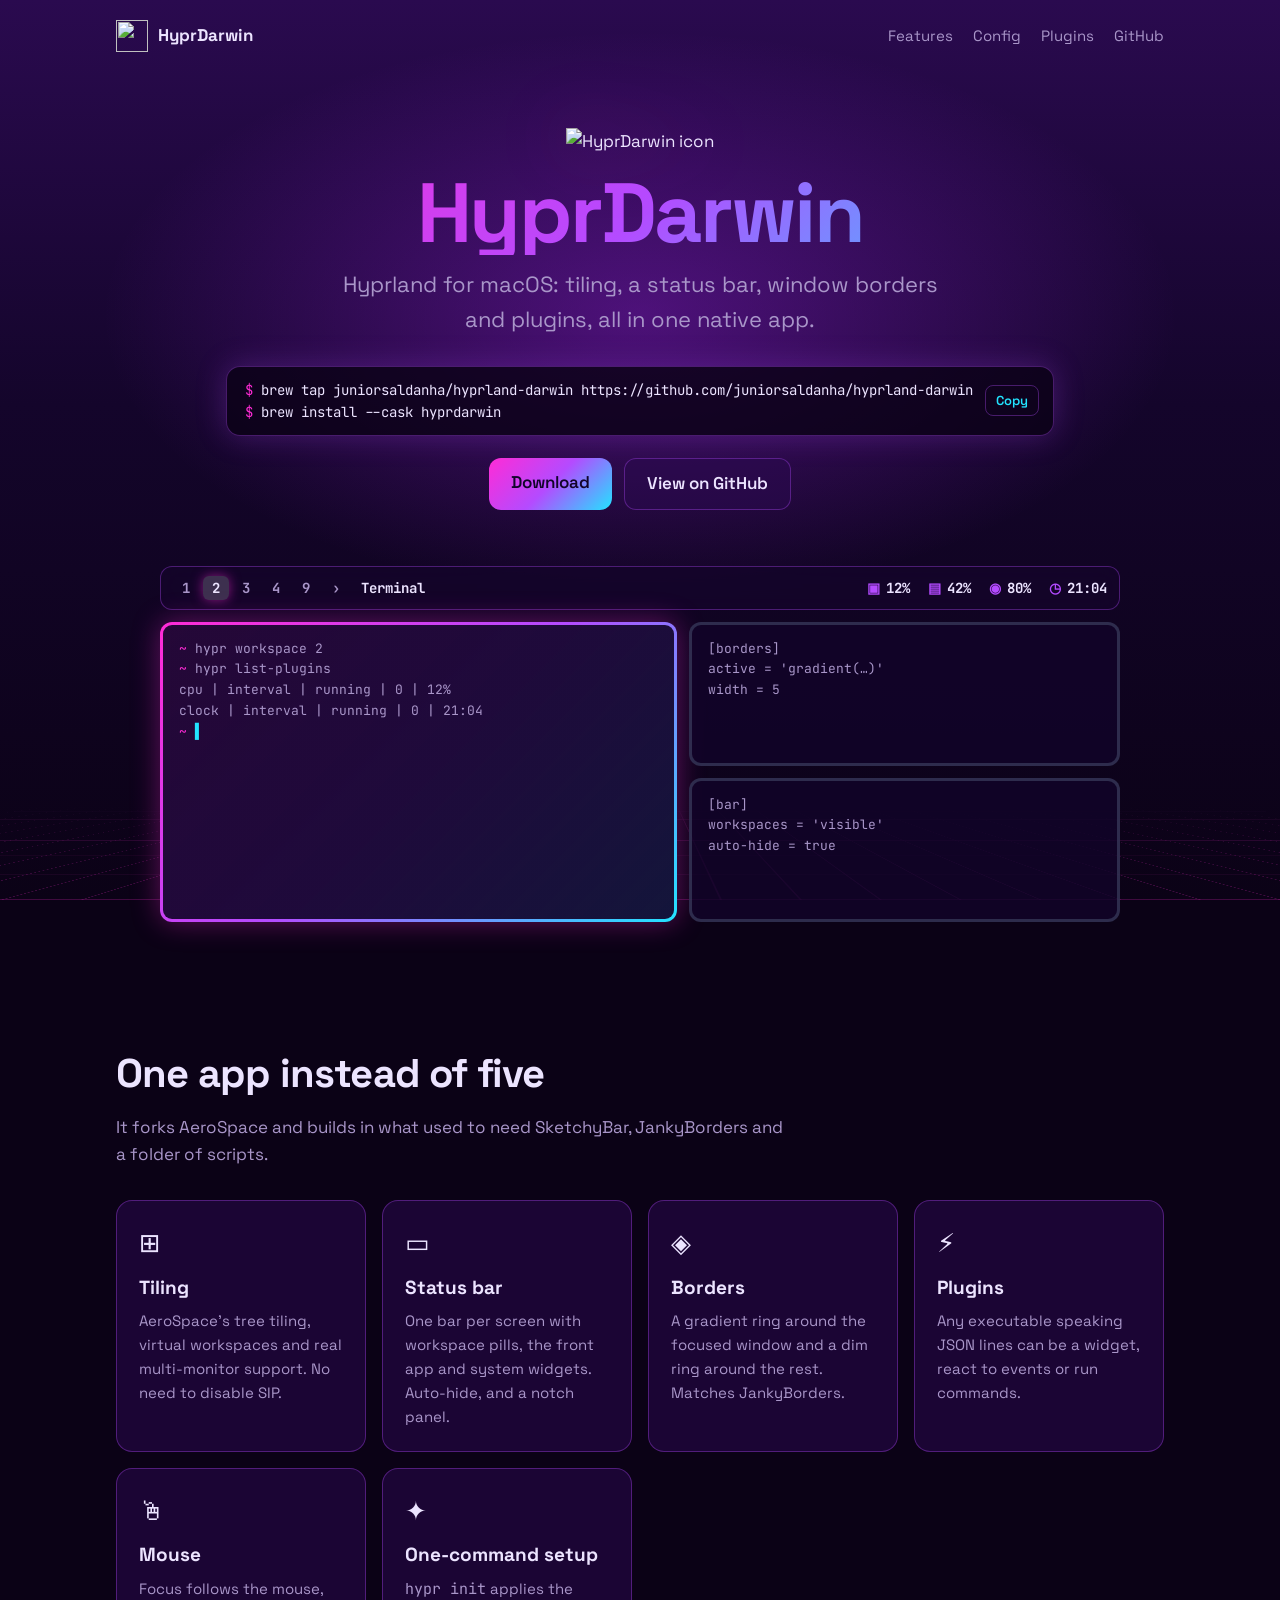
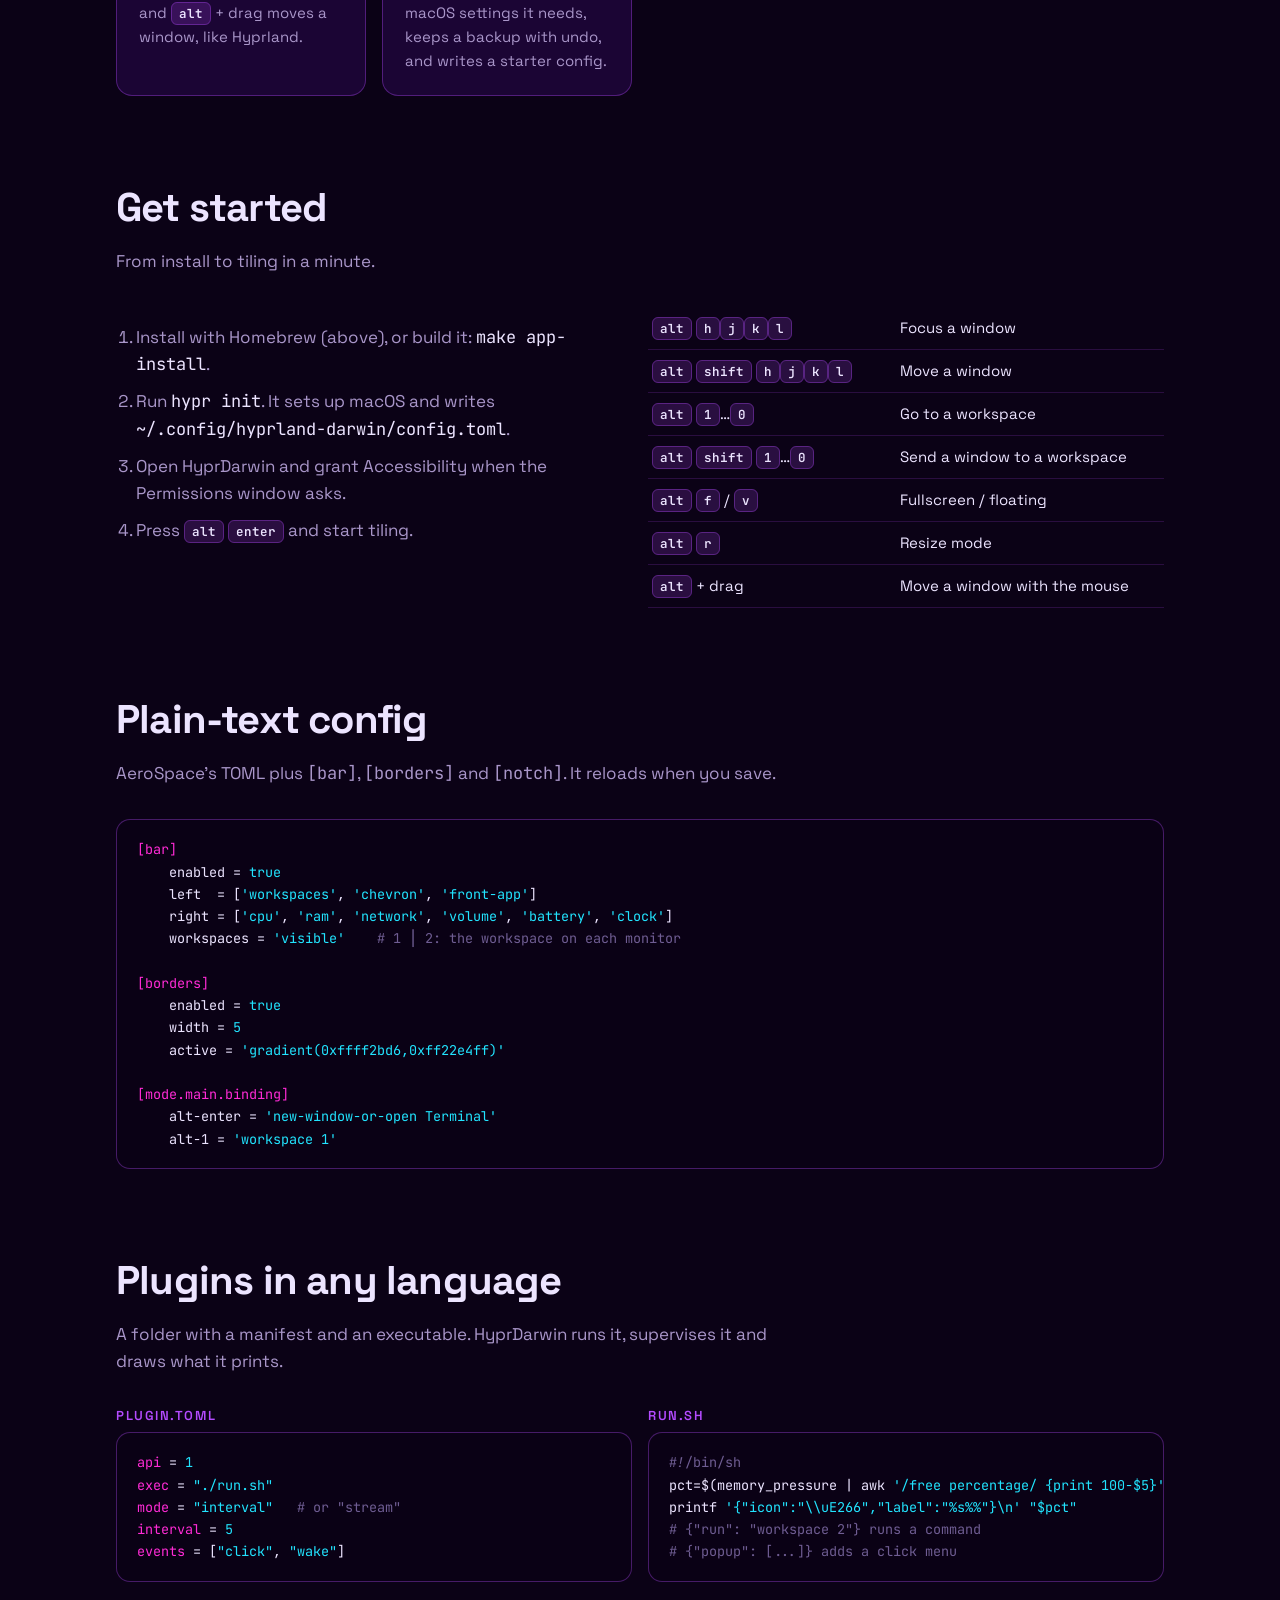
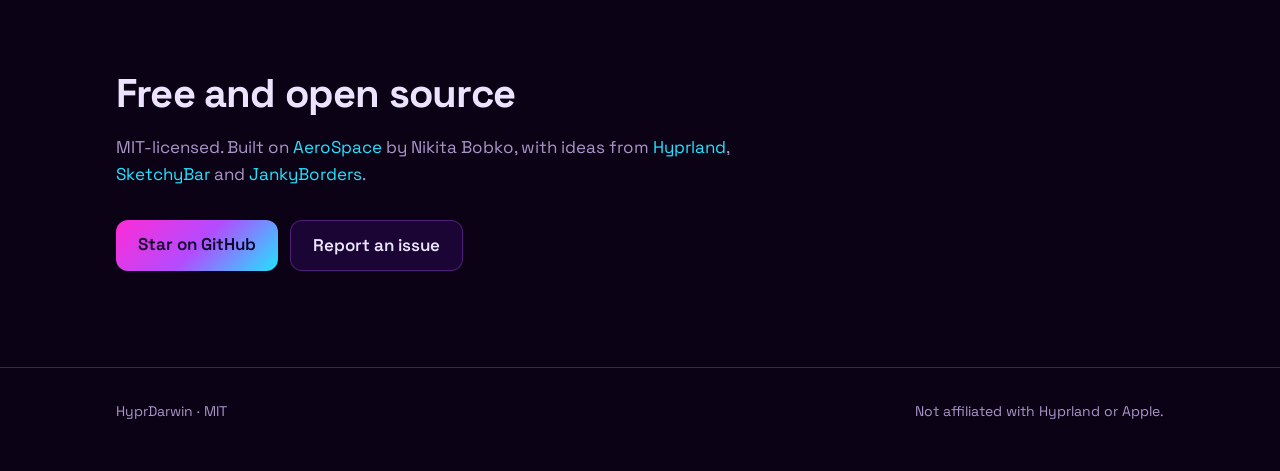
==== site/index.html @ 88a23e71 "Release pipeline, Homebrew cask, website, new icon, README - release.yml: on a v* tag, test, build w" ====
<!doctype html>
<html lang="en">
<head>
  <meta charset="utf-8">
  <meta name="viewport" content="width=device-width, initial-scale=1">
  <title>HyprDarwin</title>
  <meta name="description" content="Hyprland for macOS: tiling, a status bar, window borders and plugins in one app.">
  <meta property="og:title" content="HyprDarwin">
  <meta property="og:description" content="Hyprland for macOS: tiling, a status bar, window borders and plugins in one app.">
  <link rel="icon" href="icon.svg" type="image/svg+xml">
  <link rel="preconnect" href="https://fonts.googleapis.com">
  <link rel="preconnect" href="https://fonts.gstatic.com" crossorigin>
  <link href="https://fonts.googleapis.com/css2?family=JetBrains+Mono:wght@400;700&family=Space+Grotesk:wght@400;600;700&display=swap" rel="stylesheet">
  <style>
    :root {
      --bg: #0b0216;
      --bg-2: #14052b;
      --panel: rgba(42, 10, 79, 0.55);
      --line: rgba(180, 75, 255, 0.35);
      --text: #ece4ff;
      --muted: #a996c9;
      --magenta: #ff2bd6;
      --violet: #b44bff;
      --cyan: #22e4ff;
      --neon: linear-gradient(135deg, var(--magenta), var(--violet) 50%, var(--cyan));
    }
    * { box-sizing: border-box; }
    html { scroll-behavior: smooth; }
    body {
      margin: 0;
      background: var(--bg);
      color: var(--text);
      font: 17px/1.6 "Space Grotesk", system-ui, sans-serif;
      overflow-x: hidden;
    }
    a { color: var(--cyan); text-decoration: none; }
    a:hover { text-decoration: underline; }
    code, pre { font-family: "JetBrains Mono", ui-monospace, monospace; }
    .wrap { max-width: 1080px; margin: 0 auto; padding: 0 16px; }

    /* background: haze + synthwave floor */
    .sky {
      position: fixed; inset: 0; z-index: -1; pointer-events: none;
      background:
        radial-gradient(60% 45% at 50% 35%, rgba(176, 38, 255, 0.35), transparent 70%),
        linear-gradient(180deg, #2a0a4f 0%, var(--bg-2) 45%, var(--bg) 100%);
    }
    .sky::after {
      content: ""; position: absolute; left: -50%; right: -50%; bottom: 0; height: 45vh;
      background:
        repeating-linear-gradient(90deg, rgba(255, 43, 214, 0.35) 0 2px, transparent 2px 80px),
        repeating-linear-gradient(0deg, rgba(255, 43, 214, 0.35) 0 2px, transparent 2px 60px);
      transform: perspective(300px) rotateX(60deg);
      transform-origin: bottom;
      mask-image: linear-gradient(to top, black, transparent);
      -webkit-mask-image: linear-gradient(to top, black, transparent);
      opacity: 0.6;
    }

    nav { display: flex; justify-content: space-between; align-items: center; padding: 20px 0; }
    nav .brand { display: flex; align-items: center; gap: 10px; font-weight: 700; color: var(--text); }
    nav .brand img { width: 32px; height: 32px; }
    nav .links { display: flex; gap: 20px; font-size: 15px; }
    nav .links a { color: var(--muted); }
    @media (max-width: 560px) { nav .links a:not(:last-child) { display: none; } }

    header.hero { text-align: center; padding: 56px 0 40px; }
    .hero img.logo { width: 168px; height: 168px; filter: drop-shadow(0 0 40px rgba(255, 43, 214, 0.45)); }
    h1 {
      font-size: clamp(44px, 8vw, 84px); line-height: 1; margin: 16px 0 12px; letter-spacing: -0.03em;
      background: var(--neon); -webkit-background-clip: text; background-clip: text; color: transparent;
    }
    .tagline { font-size: clamp(18px, 2.6vw, 22px); color: var(--muted); max-width: 640px; margin: 0 auto 28px; }

    .install {
      display: inline-flex; align-items: center; gap: 12px; max-width: 100%;
      padding: 12px 14px 12px 18px; border-radius: 14px;
      background: rgba(11, 2, 22, 0.8); border: 1px solid var(--line);
      box-shadow: 0 0 30px rgba(180, 75, 255, 0.25);
    }
    .install pre { margin: 0; min-width: 0; text-align: left; font-size: 14px; overflow-x: auto; color: var(--text); }
    .install pre .p { color: var(--magenta); user-select: none; }
    button.copy {
      flex: none; cursor: pointer; border: 1px solid var(--line); background: transparent; color: var(--cyan);
      border-radius: 8px; padding: 6px 10px; font: 600 13px "Space Grotesk", sans-serif;
    }
    button.copy:hover { background: rgba(34, 228, 255, 0.1); }
    .cta { margin-top: 22px; display: flex; gap: 12px; justify-content: center; flex-wrap: wrap; }
    .btn {
      display: inline-block; padding: 11px 22px; border-radius: 12px; font-weight: 600; color: var(--text);
      border: 1px solid var(--line); background: var(--panel);
    }
    .btn.primary { background: var(--neon); color: #12042a; border: none; }
    .btn:hover { text-decoration: none; filter: brightness(1.1); }

    /* bar mockup */
    .bar {
      margin: 56px auto 0; max-width: 960px; height: 44px; border-radius: 12px;
      display: flex; align-items: center; justify-content: space-between; gap: 12px; padding: 0 12px;
      background: rgba(20, 5, 43, 0.75); border: 1px solid var(--line);
      backdrop-filter: blur(10px); -webkit-backdrop-filter: blur(10px);
      font: 700 14px "JetBrains Mono", monospace; overflow: hidden; white-space: nowrap;
    }
    .bar .side { display: flex; align-items: center; gap: 4px; min-width: 0; }
    .bar .ws { padding: 3px 9px; border-radius: 6px; color: var(--muted); }
    .bar .ws.on { color: var(--text); background: rgba(255, 255, 255, 0.18); box-shadow: 0 0 12px rgba(255, 43, 214, 0.5); }
    .bar .app { color: var(--text); margin-left: 8px; }
    .bar .w { color: var(--text); margin-left: 14px; }
    .bar .w i { font-style: normal; color: var(--violet); margin-right: 6px; }
    @media (max-width: 720px) { .bar .hide-sm { display: none; } }

    /* tiled windows mockup */
    .desk {
      max-width: 960px; margin: 12px auto 0; display: grid; gap: 12px; height: 300px;
      grid-template-columns: 1.2fr 1fr; grid-template-rows: 1fr 1fr;
    }
    .win {
      border-radius: 12px; background: rgba(18, 4, 42, 0.8); position: relative; padding: 14px 16px;
      border: 3px solid rgba(65, 72, 104, 0.6); font: 13px/1.6 "JetBrains Mono", monospace; color: var(--muted);
      overflow: hidden; text-align: left;
    }
    .win.focused { grid-row: span 2; border: 3px solid transparent;
      background: linear-gradient(rgba(18, 4, 42, 0.92), rgba(18, 4, 42, 0.92)) padding-box, var(--neon) border-box;
      box-shadow: 0 0 28px rgba(255, 43, 214, 0.35);
    }
    .win .k { color: var(--magenta); }
    .win .s { color: var(--cyan); }
    @media (max-width: 640px) { .desk { height: auto; grid-template-columns: 1fr; } .win.focused { grid-row: auto; } }

    section { padding: 80px 0 0; }
    h2 { font-size: clamp(28px, 4vw, 40px); margin: 0 0 8px; letter-spacing: -0.02em; }
    .lead { color: var(--muted); margin: 0 0 32px; max-width: 680px; }

    .grid { display: grid; grid-template-columns: repeat(auto-fit, minmax(240px, 1fr)); gap: 16px; }
    .card {
      padding: 22px; border-radius: 16px; background: var(--panel); border: 1px solid var(--line);
      transition: transform 0.2s, box-shadow 0.2s;
    }
    .card:hover { transform: translateY(-3px); box-shadow: 0 0 30px rgba(180, 75, 255, 0.3); }
    .card .ico { font-size: 26px; }
    .card h3 { margin: 8px 0 6px; font-size: 19px; }
    .card p { margin: 0; color: var(--muted); font-size: 15px; }

    .split { display: grid; grid-template-columns: 1fr 1fr; gap: 16px; }
    .split > * { min-width: 0; } /* code scrolls instead of widening the page */
    @media (max-width: 820px) { .split { grid-template-columns: 1fr; } }
    pre.code {
      margin: 0; padding: 18px 20px; border-radius: 14px; overflow-x: auto; font-size: 13.5px; line-height: 1.65;
      background: rgba(11, 2, 22, 0.85); border: 1px solid var(--line);
    }
    pre.code .c { color: #6f5d93; }
    pre.code .k { color: var(--magenta); }
    pre.code .s { color: var(--cyan); }
    .label { font: 600 13px "Space Grotesk"; color: var(--violet); text-transform: uppercase; letter-spacing: 0.12em; margin: 0 0 8px; }

    table.keys { width: 100%; border-collapse: collapse; font-size: 15px; }
    table.keys td { padding: 9px 4px; border-bottom: 1px solid rgba(180, 75, 255, 0.18); }
    table.keys td:first-child { white-space: nowrap; padding-right: 16px; }
    kbd {
      font: 600 12.5px "JetBrains Mono", monospace; padding: 2px 7px; border-radius: 6px; color: var(--text);
      background: rgba(180, 75, 255, 0.18); border: 1px solid var(--line);
    }

    ol.steps { padding-left: 20px; color: var(--muted); }
    ol.steps li { margin-bottom: 10px; }
    ol.steps code { color: var(--text); }

    footer { margin-top: 96px; padding: 32px 0 48px; border-top: 1px solid var(--line); color: var(--muted); font-size: 14px; }
    footer .wrap { display: flex; justify-content: space-between; gap: 16px; flex-wrap: wrap; }
  </style>
</head>
<body>
  <div class="sky"></div>

  <div class="wrap">
    <nav>
      <a class="brand" href="#"><img src="icon.svg" alt="">HyprDarwin</a>
      <div class="links">
        <a href="#features">Features</a>
        <a href="#config">Config</a>
        <a href="#plugins">Plugins</a>
        <a href="https://github.com/juniorsaldanha/hyprland-darwin">GitHub</a>
      </div>
    </nav>

    <header class="hero">
      <img class="logo" src="icon.svg" alt="HyprDarwin icon">
      <h1>HyprDarwin</h1>
      <p class="tagline">Hyprland for macOS: tiling, a status bar, window borders and plugins, all in one native app.</p>
      <div class="install">
        <pre id="brew"><span class="p">$ </span>brew tap juniorsaldanha/hyprland-darwin https://github.com/juniorsaldanha/hyprland-darwin
<span class="p">$ </span>brew install --cask hyprdarwin</pre>
        <button class="copy" type="button" data-copy="brew">Copy</button>
      </div>
      <div class="cta">
        <a class="btn primary" href="https://github.com/juniorsaldanha/hyprland-darwin/releases/latest">Download</a>
        <a class="btn" href="https://github.com/juniorsaldanha/hyprland-darwin">View on GitHub</a>
      </div>

      <div class="bar" aria-hidden="true">
        <div class="side">
          <span class="ws">1</span><span class="ws on">2</span><span class="ws">3</span><span class="ws">4</span><span class="ws">9</span>
          <span class="ws hide-sm">›</span><span class="app hide-sm">Terminal</span>
        </div>
        <div class="side">
          <span class="w hide-sm"><i>▣</i>12%</span>
          <span class="w hide-sm"><i>▤</i>42%</span>
          <span class="w"><i>◉</i>80%</span>
          <span class="w"><i>◷</i>21:04</span>
        </div>
      </div>
      <div class="desk" aria-hidden="true">
        <div class="win focused"><span class="k">~</span> hypr workspace 2<br><span class="k">~</span> hypr list-plugins<br>cpu | interval | running | 0 | 12%<br>clock | interval | running | 0 | 21:04<br><span class="k">~</span> <span class="s">▌</span></div>
        <div class="win">[borders]<br>active = 'gradient(…)'<br>width = 5</div>
        <div class="win">[bar]<br>workspaces = 'visible'<br>auto-hide = true</div>
      </div>
    </header>

    <section id="features">
      <h2>One app instead of five</h2>
      <p class="lead">It forks AeroSpace and builds in what used to need SketchyBar, JankyBorders and a folder of scripts.</p>
      <div class="grid">
        <div class="card"><div class="ico">⊞</div><h3>Tiling</h3><p>AeroSpace's tree tiling, virtual workspaces and real multi-monitor support. No need to disable SIP.</p></div>
        <div class="card"><div class="ico">▭</div><h3>Status bar</h3><p>One bar per screen with workspace pills, the front app and system widgets. Auto-hide, and a notch panel.</p></div>
        <div class="card"><div class="ico">◈</div><h3>Borders</h3><p>A gradient ring around the focused window and a dim ring around the rest. Matches JankyBorders.</p></div>
        <div class="card"><div class="ico">⚡</div><h3>Plugins</h3><p>Any executable speaking JSON lines can be a widget, react to events or run commands.</p></div>
        <div class="card"><div class="ico">🖱</div><h3>Mouse</h3><p>Focus follows the mouse, and <kbd>alt</kbd> + drag moves a window, like Hyprland.</p></div>
        <div class="card"><div class="ico">✦</div><h3>One-command setup</h3><p><code>hypr init</code> applies the macOS settings it needs, keeps a backup with undo, and writes a starter config.</p></div>
      </div>
    </section>

    <section id="start">
      <h2>Get started</h2>
      <p class="lead">From install to tiling in a minute.</p>
      <div class="split">
        <ol class="steps">
          <li>Install with Homebrew (above), or build it: <code>make app-install</code>.</li>
          <li>Run <code>hypr init</code>. It sets up macOS and writes <code>~/.config/hyprland-darwin/config.toml</code>.</li>
          <li>Open HyprDarwin and grant Accessibility when the Permissions window asks.</li>
          <li>Press <kbd>alt</kbd> <kbd>enter</kbd> and start tiling.</li>
        </ol>
        <table class="keys">
          <tr><td><kbd>alt</kbd> <kbd>h</kbd><kbd>j</kbd><kbd>k</kbd><kbd>l</kbd></td><td>Focus a window</td></tr>
          <tr><td><kbd>alt</kbd> <kbd>shift</kbd> <kbd>h</kbd><kbd>j</kbd><kbd>k</kbd><kbd>l</kbd></td><td>Move a window</td></tr>
          <tr><td><kbd>alt</kbd> <kbd>1</kbd>…<kbd>0</kbd></td><td>Go to a workspace</td></tr>
          <tr><td><kbd>alt</kbd> <kbd>shift</kbd> <kbd>1</kbd>…<kbd>0</kbd></td><td>Send a window to a workspace</td></tr>
          <tr><td><kbd>alt</kbd> <kbd>f</kbd> / <kbd>v</kbd></td><td>Fullscreen / floating</td></tr>
          <tr><td><kbd>alt</kbd> <kbd>r</kbd></td><td>Resize mode</td></tr>
          <tr><td><kbd>alt</kbd> + drag</td><td>Move a window with the mouse</td></tr>
        </table>
      </div>
    </section>

    <section id="config">
      <h2>Plain-text config</h2>
      <p class="lead">AeroSpace's TOML plus <code>[bar]</code>, <code>[borders]</code> and <code>[notch]</code>. It reloads when you save.</p>
      <pre class="code"><span class="k">[bar]</span>
    enabled = <span class="s">true</span>
    left  = [<span class="s">'workspaces'</span>, <span class="s">'chevron'</span>, <span class="s">'front-app'</span>]
    right = [<span class="s">'cpu'</span>, <span class="s">'ram'</span>, <span class="s">'network'</span>, <span class="s">'volume'</span>, <span class="s">'battery'</span>, <span class="s">'clock'</span>]
    workspaces = <span class="s">'visible'</span>    <span class="c"># 1 │ 2: the workspace on each monitor</span>

<span class="k">[borders]</span>
    enabled = <span class="s">true</span>
    width = <span class="s">5</span>
    active = <span class="s">'gradient(0xffff2bd6,0xff22e4ff)'</span>

<span class="k">[mode.main.binding]</span>
    alt-enter = <span class="s">'new-window-or-open Terminal'</span>
    alt-1 = <span class="s">'workspace 1'</span></pre>
    </section>

    <section id="plugins">
      <h2>Plugins in any language</h2>
      <p class="lead">A folder with a manifest and an executable. HyprDarwin runs it, supervises it and draws what it prints.</p>
      <div class="split">
        <div>
          <p class="label">plugin.toml</p>
          <pre class="code"><span class="k">api</span> = <span class="s">1</span>
<span class="k">exec</span> = <span class="s">"./run.sh"</span>
<span class="k">mode</span> = <span class="s">"interval"</span>   <span class="c"># or "stream"</span>
<span class="k">interval</span> = <span class="s">5</span>
<span class="k">events</span> = [<span class="s">"click"</span>, <span class="s">"wake"</span>]</pre>
        </div>
        <div>
          <p class="label">run.sh</p>
          <pre class="code"><span class="c">#!/bin/sh</span>
pct=$(memory_pressure | awk <span class="s">'/free percentage/ {print 100-$5}'</span>)
printf <span class="s">'{"icon":"\\uE266","label":"%s%%"}\n'</span> <span class="s">"$pct"</span>
<span class="c"># {"run": "workspace 2"} runs a command</span>
<span class="c"># {"popup": [...]} adds a click menu</span></pre>
        </div>
      </div>
    </section>

    <section>
      <h2>Free and open source</h2>
      <p class="lead">MIT-licensed. Built on <a href="https://github.com/nikitabobko/AeroSpace">AeroSpace</a> by Nikita Bobko,
        with ideas from <a href="https://hypr.land">Hyprland</a>, <a href="https://github.com/FelixKratz/SketchyBar">SketchyBar</a>
        and <a href="https://github.com/FelixKratz/JankyBorders">JankyBorders</a>.</p>
      <div class="cta" style="justify-content: flex-start">
        <a class="btn primary" href="https://github.com/juniorsaldanha/hyprland-darwin">Star on GitHub</a>
        <a class="btn" href="https://github.com/juniorsaldanha/hyprland-darwin/issues">Report an issue</a>
      </div>
    </section>
  </div>

  <footer>
    <div class="wrap">
      <span>HyprDarwin · MIT</span>
      <span>Not affiliated with Hyprland or Apple.</span>
    </div>
  </footer>

  <script>
    document.querySelectorAll("button.copy").forEach((button) => {
      button.addEventListener("click", async () => {
        const text = document.getElementById(button.dataset.copy).innerText.replace(/^\$ /gm, "");
        try {
          await navigator.clipboard.writeText(text);
          button.textContent = "Copied";
        } catch {
          button.textContent = "Select it";
        }
        setTimeout(() => (button.textContent = "Copy"), 1500);
      });
    });
  </script>
</body>
</html>
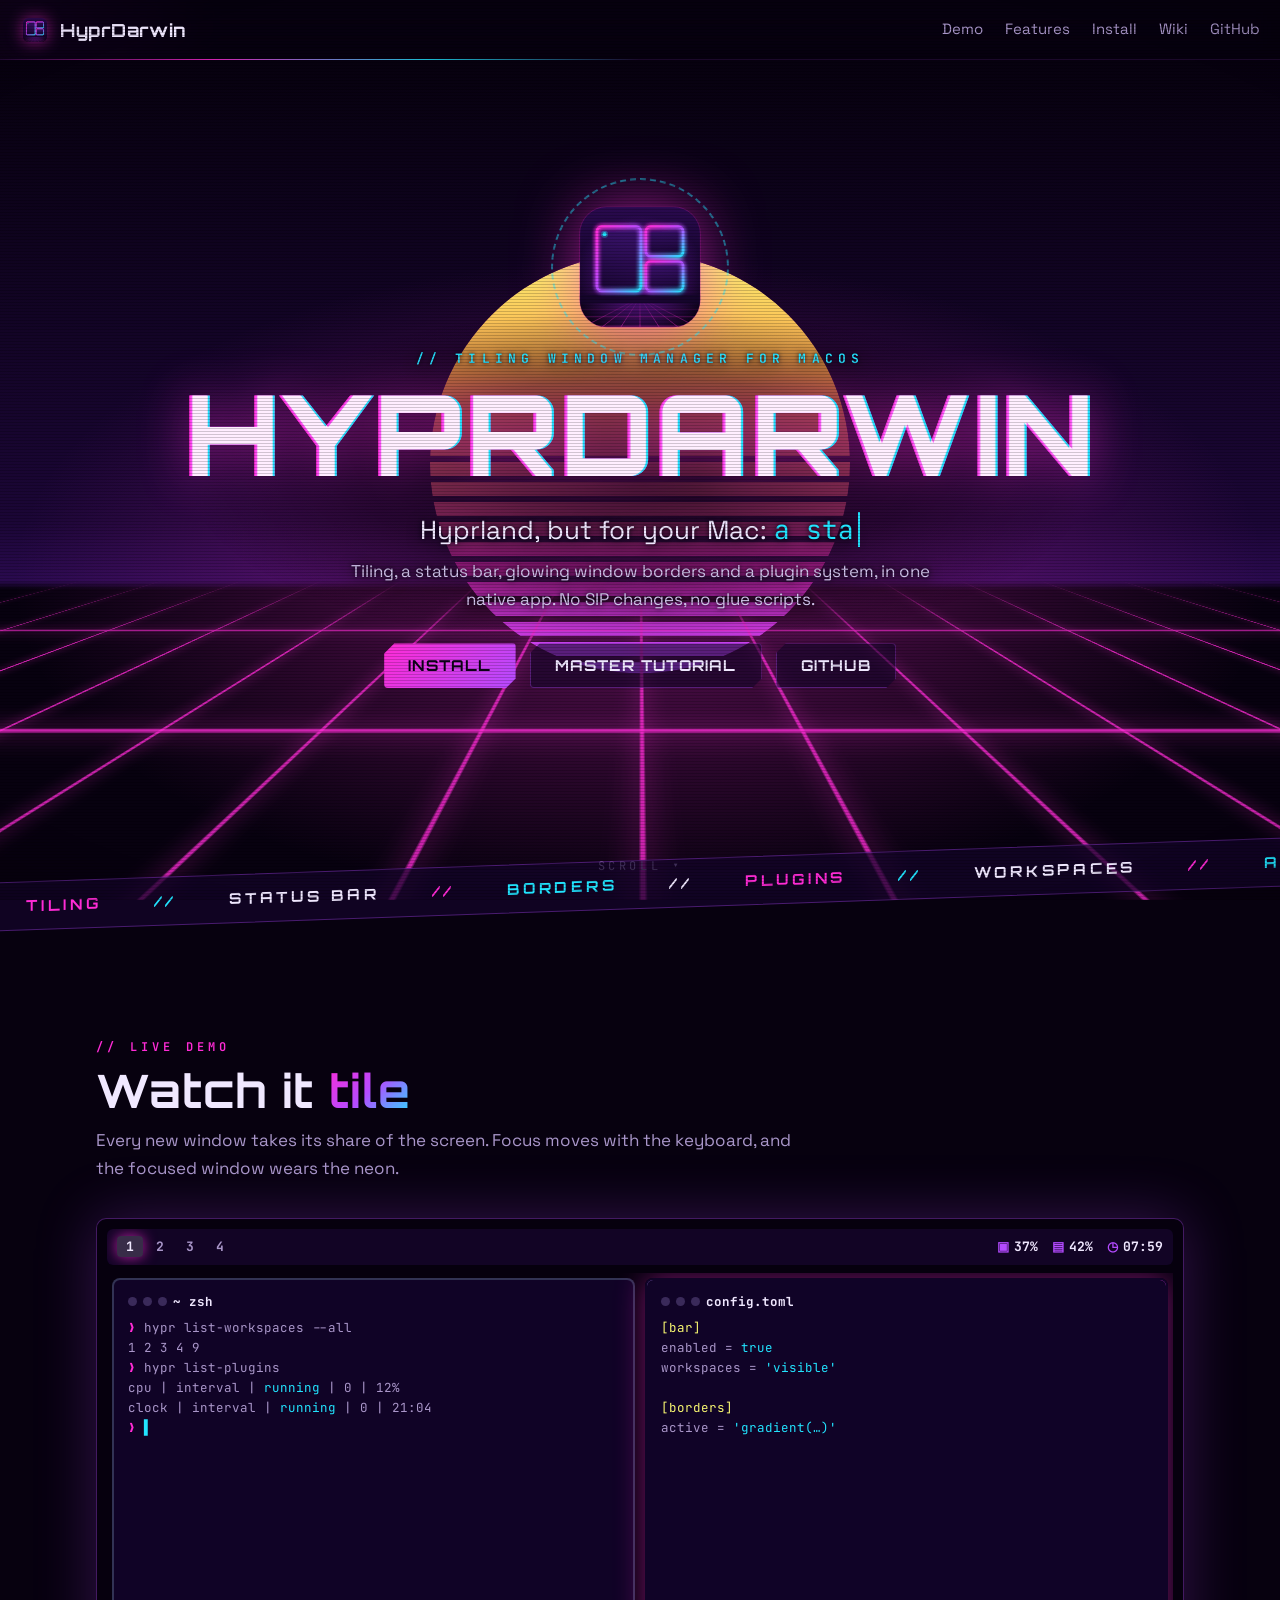
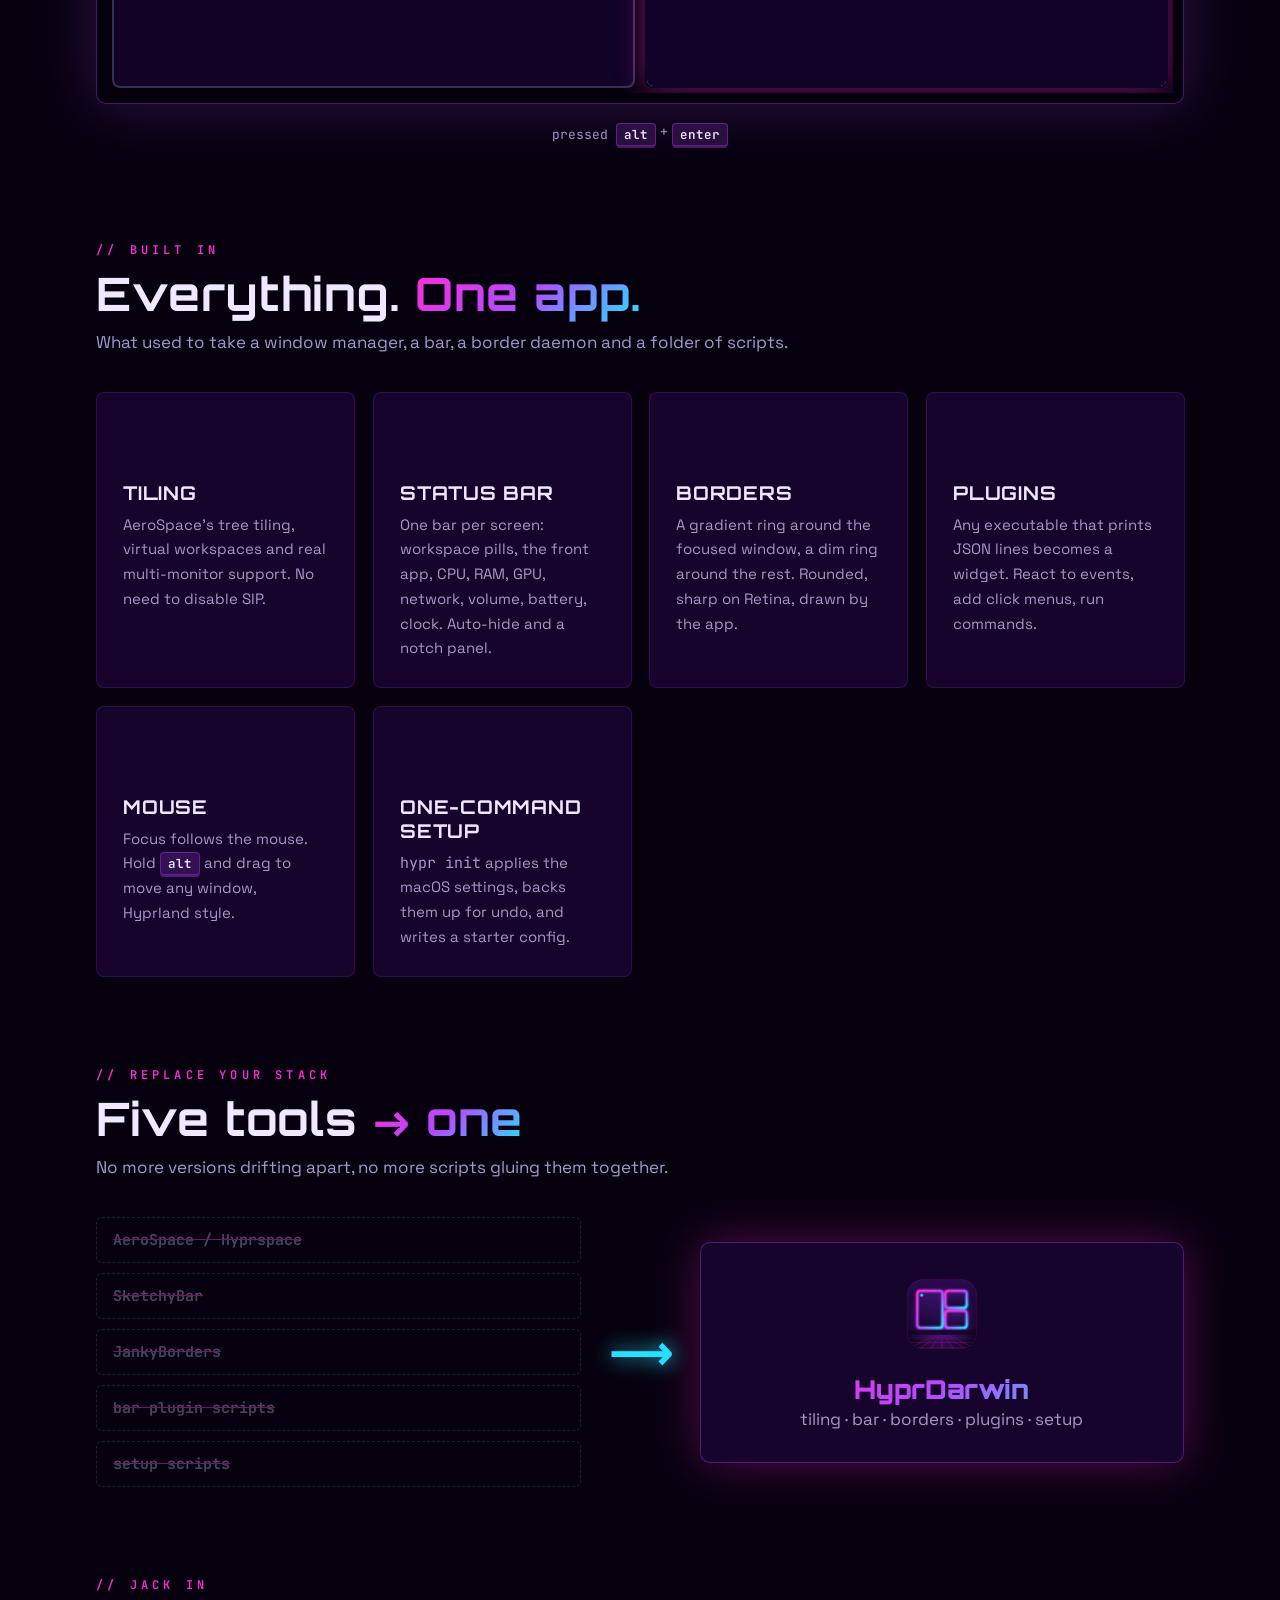
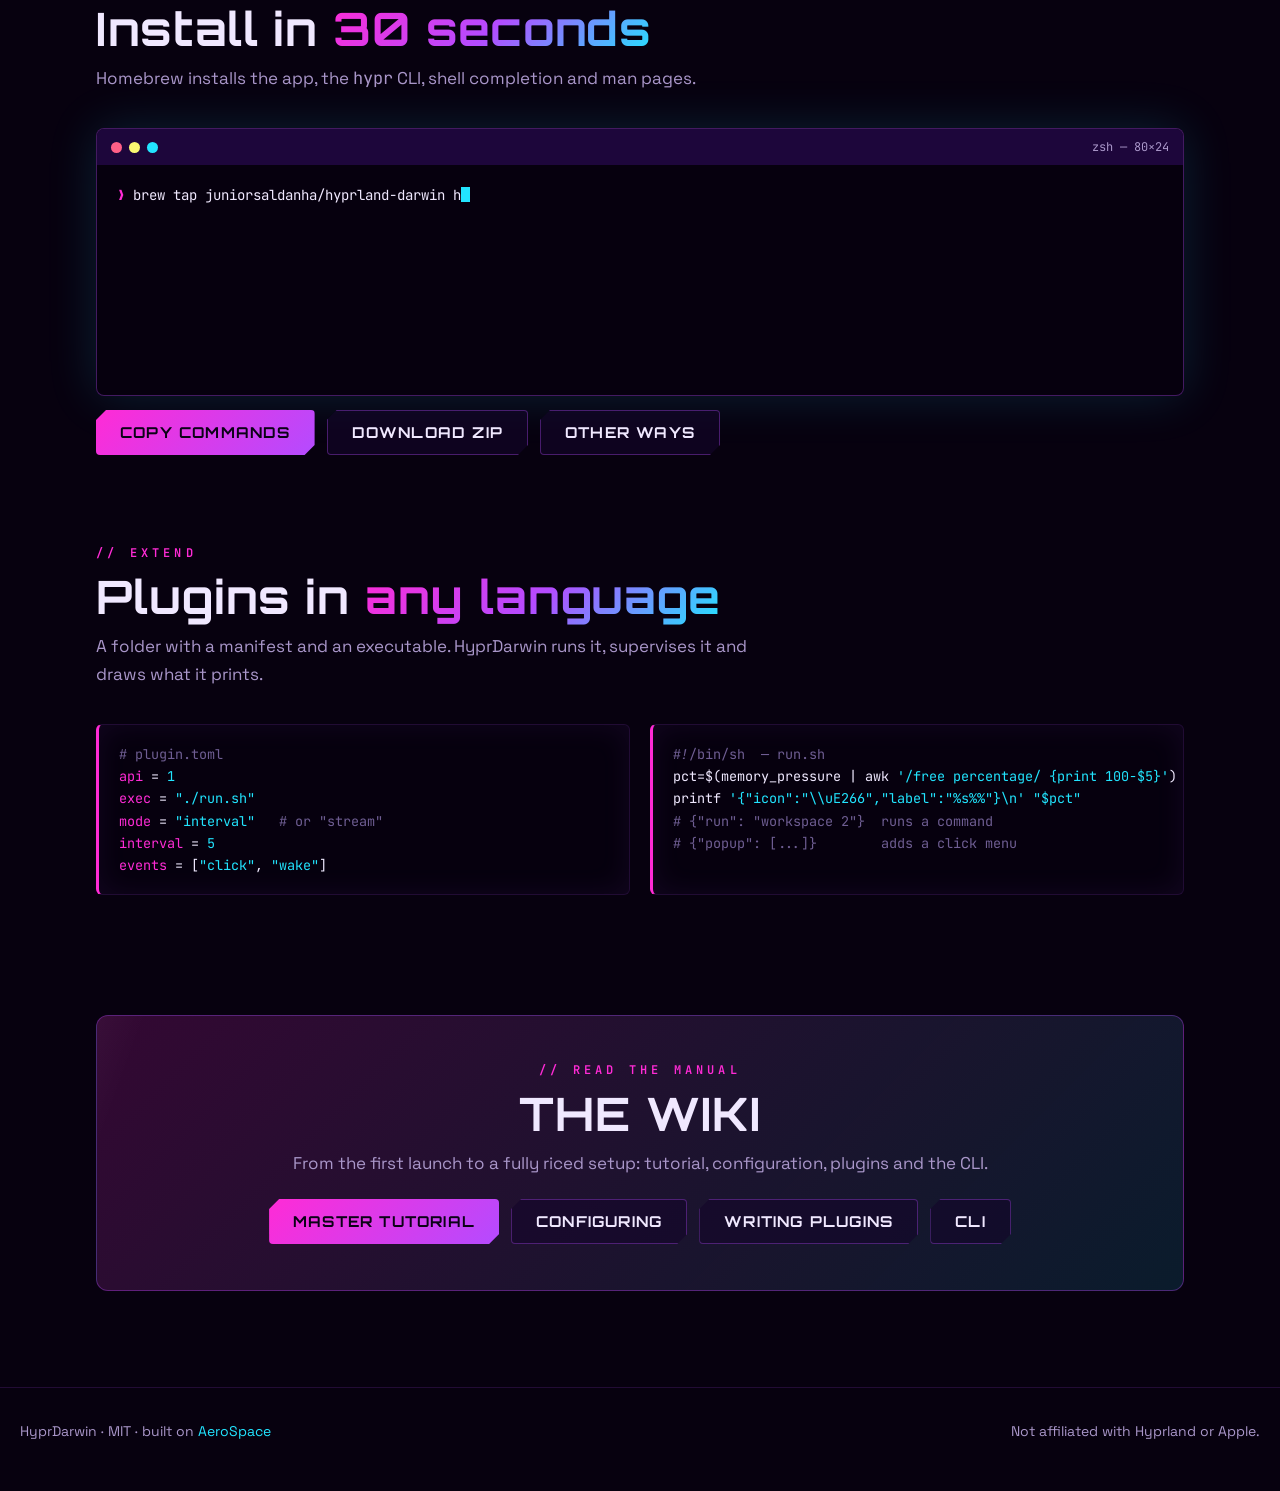
==== commit 2531dfae: "Site: cyberpunk animated landing page and a wiki modelled on wiki.hypr.land Landing: synthwave sun a" ====
--- a/site/index.html
+++ b/site/index.html
@@ -4,327 +4,521 @@
   <meta charset="utf-8">
   <meta name="viewport" content="width=device-width, initial-scale=1">
   <title>HyprDarwin</title>
-  <meta name="description" content="Hyprland for macOS: tiling, a status bar, window borders and plugins in one app.">
+  <meta name="description" content="Hyprland for macOS: tiling, a status bar, window borders and plugins in one native app.">
   <meta property="og:title" content="HyprDarwin">
-  <meta property="og:description" content="Hyprland for macOS: tiling, a status bar, window borders and plugins in one app.">
+  <meta property="og:description" content="Hyprland for macOS: tiling, a status bar, window borders and plugins in one native app.">
+  <meta name="theme-color" content="#07010f">
   <link rel="icon" href="icon.svg" type="image/svg+xml">
   <link rel="preconnect" href="https://fonts.googleapis.com">
   <link rel="preconnect" href="https://fonts.gstatic.com" crossorigin>
-  <link href="https://fonts.googleapis.com/css2?family=JetBrains+Mono:wght@400;700&family=Space+Grotesk:wght@400;600;700&display=swap" rel="stylesheet">
+  <link href="https://fonts.googleapis.com/css2?family=JetBrains+Mono:wght@400;700&family=Orbitron:wght@500;700;900&family=Space+Grotesk:wght@400;600;700&display=swap" rel="stylesheet">
+  <link rel="stylesheet" href="assets/cyber.css">
   <style>
-    :root {
-      --bg: #0b0216;
-      --bg-2: #14052b;
-      --panel: rgba(42, 10, 79, 0.55);
-      --line: rgba(180, 75, 255, 0.35);
-      --text: #ece4ff;
-      --muted: #a996c9;
-      --magenta: #ff2bd6;
-      --violet: #b44bff;
-      --cyan: #22e4ff;
-      --neon: linear-gradient(135deg, var(--magenta), var(--violet) 50%, var(--cyan));
-    }
-    * { box-sizing: border-box; }
-    html { scroll-behavior: smooth; }
-    body {
-      margin: 0;
-      background: var(--bg);
-      color: var(--text);
-      font: 17px/1.6 "Space Grotesk", system-ui, sans-serif;
-      overflow-x: hidden;
-    }
-    a { color: var(--cyan); text-decoration: none; }
-    a:hover { text-decoration: underline; }
-    code, pre { font-family: "JetBrains Mono", ui-monospace, monospace; }
-    .wrap { max-width: 1080px; margin: 0 auto; padding: 0 16px; }
-
-    /* background: haze + synthwave floor */
-    .sky {
-      position: fixed; inset: 0; z-index: -1; pointer-events: none;
+    /* ---------- background layers ---------- */
+    #rain { position: fixed; inset: 0; z-index: 0; opacity: 0.22; pointer-events: none; }
+    .glow-cursor {
+      position: fixed; z-index: 1; width: 520px; height: 520px; margin: -260px 0 0 -260px; pointer-events: none;
+      background: radial-gradient(circle, rgba(180, 75, 255, 0.16), transparent 60%);
+      transition: transform 0.12s linear; left: 0; top: 0;
+    }
+    main { position: relative; z-index: 2; }
+    .wrap { max-width: 1120px; margin: 0 auto; padding: 0 16px; }
+
+    /* ---------- hero ---------- */
+    .hero { position: relative; min-height: calc(100vh - var(--nav-h)); display: grid; place-items: center; text-align: center; overflow: hidden; padding: 40px 0 120px; }
+    .horizon { position: absolute; inset: 0; z-index: -1; overflow: hidden; }
+    .horizon::before { /* sky */
+      content: ""; position: absolute; inset: 0;
+      background: radial-gradient(70% 55% at 50% 62%, rgba(255, 43, 214, 0.35), transparent 70%),
+                  linear-gradient(180deg, #07010f 0%, #1b0636 55%, #2a0a4f 62%, #07010f 63%);
+    }
+    .sun {
+      position: absolute; left: 50%; top: 62%; width: min(46vw, 420px); aspect-ratio: 1; transform: translate(-50%, -78%);
+      border-radius: 50%;
+      background: linear-gradient(180deg, var(--yellow) 0%, #ff8a3d 35%, var(--magenta) 75%, var(--violet) 100%);
+      -webkit-mask: repeating-linear-gradient(180deg, #000 0 14px, transparent 14px 20px) bottom / 100% 55% no-repeat, linear-gradient(#000, #000) top / 100% 46% no-repeat;
+      mask: repeating-linear-gradient(180deg, #000 0 14px, transparent 14px 20px) bottom / 100% 55% no-repeat, linear-gradient(#000, #000) top / 100% 46% no-repeat;
+      filter: drop-shadow(0 0 60px rgba(255, 43, 214, 0.65));
+      animation: sun-pulse 6s ease-in-out infinite;
+    }
+    @keyframes sun-pulse { 50% { filter: drop-shadow(0 0 90px rgba(255, 43, 214, 0.9)); } }
+    .floor {
+      position: absolute; left: -50%; right: -50%; top: 62%; bottom: -10%;
       background:
-        radial-gradient(60% 45% at 50% 35%, rgba(176, 38, 255, 0.35), transparent 70%),
-        linear-gradient(180deg, #2a0a4f 0%, var(--bg-2) 45%, var(--bg) 100%);
-    }
-    .sky::after {
-      content: ""; position: absolute; left: -50%; right: -50%; bottom: 0; height: 45vh;
-      background:
-        repeating-linear-gradient(90deg, rgba(255, 43, 214, 0.35) 0 2px, transparent 2px 80px),
-        repeating-linear-gradient(0deg, rgba(255, 43, 214, 0.35) 0 2px, transparent 2px 60px);
-      transform: perspective(300px) rotateX(60deg);
-      transform-origin: bottom;
-      mask-image: linear-gradient(to top, black, transparent);
-      -webkit-mask-image: linear-gradient(to top, black, transparent);
-      opacity: 0.6;
-    }
-
-    nav { display: flex; justify-content: space-between; align-items: center; padding: 20px 0; }
-    nav .brand { display: flex; align-items: center; gap: 10px; font-weight: 700; color: var(--text); }
-    nav .brand img { width: 32px; height: 32px; }
-    nav .links { display: flex; gap: 20px; font-size: 15px; }
-    nav .links a { color: var(--muted); }
-    @media (max-width: 560px) { nav .links a:not(:last-child) { display: none; } }
-
-    header.hero { text-align: center; padding: 56px 0 40px; }
-    .hero img.logo { width: 168px; height: 168px; filter: drop-shadow(0 0 40px rgba(255, 43, 214, 0.45)); }
-    h1 {
-      font-size: clamp(44px, 8vw, 84px); line-height: 1; margin: 16px 0 12px; letter-spacing: -0.03em;
+        linear-gradient(90deg, rgba(255, 43, 214, 0.75) 2px, transparent 2px) 0 0 / 80px 80px,
+        linear-gradient(0deg, rgba(255, 43, 214, 0.75) 2px, transparent 2px) 0 0 / 80px 80px;
+      transform: perspective(280px) rotateX(62deg); transform-origin: top;
+      animation: drive 1.4s linear infinite;
+      -webkit-mask: linear-gradient(180deg, transparent, #000 25%); mask: linear-gradient(180deg, transparent, #000 25%);
+      filter: drop-shadow(0 0 6px var(--magenta));
+    }
+    @keyframes drive { to { background-position: 0 80px, 0 80px; } }
+
+    .hero-inner { position: relative; padding: 0 16px; }
+    .hero-inner::before { /* dark halo so the text reads over the sun */
+      content: ""; position: absolute; z-index: -1; left: 50%; top: 58%; width: min(900px, 110vw); height: 340px; transform: translate(-50%, -50%);
+      background: radial-gradient(closest-side, rgba(7, 1, 15, 0.82), rgba(7, 1, 15, 0.5) 60%, transparent);
+    }
+    .hero-inner p, .kicker { text-shadow: 0 0 4px #07010f, 0 2px 14px #07010f; }
+    .logo-wrap { position: relative; width: 150px; height: 150px; margin: 0 auto 8px; animation: float 6s ease-in-out infinite; }
+    .logo-wrap img { width: 100%; height: 100%; filter: drop-shadow(0 0 30px rgba(255, 43, 214, 0.6)); }
+    .logo-wrap::after { /* orbit ring */
+      content: ""; position: absolute; inset: -14px; border-radius: 50%; border: 2px dashed rgba(34, 228, 255, 0.45);
+      animation: spin 18s linear infinite;
+    }
+    @keyframes float { 50% { transform: translateY(-12px); } }
+    @keyframes spin { to { transform: rotate(360deg); } }
+    h1.title {
+      margin: 10px 0 6px; font: 900 clamp(40px, 10vw, 112px)/1 var(--display); letter-spacing: 0.02em;
       background: var(--neon); -webkit-background-clip: text; background-clip: text; color: transparent;
-    }
-    .tagline { font-size: clamp(18px, 2.6vw, 22px); color: var(--muted); max-width: 640px; margin: 0 auto 28px; }
-
-    .install {
-      display: inline-flex; align-items: center; gap: 12px; max-width: 100%;
-      padding: 12px 14px 12px 18px; border-radius: 14px;
-      background: rgba(11, 2, 22, 0.8); border: 1px solid var(--line);
-      box-shadow: 0 0 30px rgba(180, 75, 255, 0.25);
-    }
-    .install pre { margin: 0; min-width: 0; text-align: left; font-size: 14px; overflow-x: auto; color: var(--text); }
-    .install pre .p { color: var(--magenta); user-select: none; }
-    button.copy {
-      flex: none; cursor: pointer; border: 1px solid var(--line); background: transparent; color: var(--cyan);
-      border-radius: 8px; padding: 6px 10px; font: 600 13px "Space Grotesk", sans-serif;
-    }
-    button.copy:hover { background: rgba(34, 228, 255, 0.1); }
-    .cta { margin-top: 22px; display: flex; gap: 12px; justify-content: center; flex-wrap: wrap; }
-    .btn {
-      display: inline-block; padding: 11px 22px; border-radius: 12px; font-weight: 600; color: var(--text);
-      border: 1px solid var(--line); background: var(--panel);
-    }
-    .btn.primary { background: var(--neon); color: #12042a; border: none; }
-    .btn:hover { text-decoration: none; filter: brightness(1.1); }
-
-    /* bar mockup */
-    .bar {
-      margin: 56px auto 0; max-width: 960px; height: 44px; border-radius: 12px;
-      display: flex; align-items: center; justify-content: space-between; gap: 12px; padding: 0 12px;
-      background: rgba(20, 5, 43, 0.75); border: 1px solid var(--line);
-      backdrop-filter: blur(10px); -webkit-backdrop-filter: blur(10px);
-      font: 700 14px "JetBrains Mono", monospace; overflow: hidden; white-space: nowrap;
-    }
-    .bar .side { display: flex; align-items: center; gap: 4px; min-width: 0; }
-    .bar .ws { padding: 3px 9px; border-radius: 6px; color: var(--muted); }
-    .bar .ws.on { color: var(--text); background: rgba(255, 255, 255, 0.18); box-shadow: 0 0 12px rgba(255, 43, 214, 0.5); }
-    .bar .app { color: var(--text); margin-left: 8px; }
-    .bar .w { color: var(--text); margin-left: 14px; }
-    .bar .w i { font-style: normal; color: var(--violet); margin-right: 6px; }
-    @media (max-width: 720px) { .bar .hide-sm { display: none; } }
-
-    /* tiled windows mockup */
-    .desk {
-      max-width: 960px; margin: 12px auto 0; display: grid; gap: 12px; height: 300px;
-      grid-template-columns: 1.2fr 1fr; grid-template-rows: 1fr 1fr;
-    }
+      background-size: 200% 100%; animation: shift 6s ease infinite;
+      filter: drop-shadow(0 0 24px rgba(255, 43, 214, 0.45));
+    }
+    .kicker { font: 600 13px var(--mono); letter-spacing: 0.4em; color: var(--cyan); text-transform: uppercase; }
+    .tagline { font-size: clamp(19px, 2.8vw, 26px); color: var(--text); margin: 14px 0 6px; min-height: 1.6em; }
+    .tagline .typed { color: var(--cyan); font-family: var(--mono); border-right: 2px solid var(--cyan); padding-right: 4px; animation: caret 0.8s steps(1) infinite; }
+    @keyframes caret { 50% { border-color: transparent; } }
+    .sub { color: #cfc2ea; max-width: 620px; margin: 0 auto 30px; }
+    .cta { display: flex; gap: 14px; justify-content: center; flex-wrap: wrap; }
+    .scroll-hint { position: absolute; bottom: 26px; left: 50%; transform: translateX(-50%); font: 12px var(--mono); color: var(--muted); letter-spacing: 0.3em; animation: bob 2s ease-in-out infinite; }
+    @keyframes bob { 50% { transform: translate(-50%, 8px); opacity: 0.5; } }
+
+    /* ---------- ticker ---------- */
+    .ticker { position: relative; overflow: hidden; border-block: 1px solid var(--line); background: rgba(20, 5, 43, 0.7); transform: skewY(-2deg); margin: -40px 0 40px; }
+    .ticker .track { display: flex; width: max-content; animation: marquee 28s linear infinite; }
+    .ticker span { padding: 14px 26px; font: 700 15px var(--display); letter-spacing: 0.25em; white-space: nowrap; color: var(--text); }
+    .ticker span:nth-child(3n+1) { color: var(--magenta); }
+    .ticker span:nth-child(3n+2) { color: var(--cyan); }
+    @keyframes marquee { to { transform: translateX(-50%); } }
+
+    section { padding: 90px 0 0; }
+    h2 { font: 700 clamp(28px, 4.4vw, 46px)/1.1 var(--display); margin: 0 0 10px; letter-spacing: 0.02em; }
+    .lead { color: var(--muted); margin: 0 0 36px; max-width: 700px; }
+    .label { font: 600 12px var(--mono); color: var(--magenta); letter-spacing: 0.35em; text-transform: uppercase; margin-bottom: 10px; }
+
+    /* ---------- live tiling demo ---------- */
+    .demo { position: relative; border-radius: 10px; padding: 10px; background: rgba(7, 1, 15, 0.7); border: 1px solid var(--line); box-shadow: 0 0 60px rgba(180, 75, 255, 0.25); }
+    .demo .bar {
+      height: 36px; display: flex; align-items: center; justify-content: space-between; padding: 0 10px; margin-bottom: 8px;
+      border-radius: 6px; background: rgba(20, 5, 43, 0.85); font: 700 13px var(--mono); white-space: nowrap; overflow: hidden;
+    }
+    .demo .pills { display: flex; gap: 4px; }
+    .demo .pill { padding: 2px 9px; border-radius: 4px; color: var(--muted); transition: all 0.35s; }
+    .demo .pill.on { color: var(--text); background: rgba(255, 255, 255, 0.16); box-shadow: 0 0 14px rgba(255, 43, 214, 0.7); }
+    .demo .widgets { display: flex; gap: 14px; color: var(--text); }
+    .demo .widgets i { font-style: normal; color: var(--violet); margin-right: 5px; }
+    .demo .stage { position: relative; height: clamp(260px, 42vw, 420px); overflow: hidden; }
     .win {
-      border-radius: 12px; background: rgba(18, 4, 42, 0.8); position: relative; padding: 14px 16px;
-      border: 3px solid rgba(65, 72, 104, 0.6); font: 13px/1.6 "JetBrains Mono", monospace; color: var(--muted);
-      overflow: hidden; text-align: left;
-    }
-    .win.focused { grid-row: span 2; border: 3px solid transparent;
-      background: linear-gradient(rgba(18, 4, 42, 0.92), rgba(18, 4, 42, 0.92)) padding-box, var(--neon) border-box;
-      box-shadow: 0 0 28px rgba(255, 43, 214, 0.35);
-    }
-    .win .k { color: var(--magenta); }
-    .win .s { color: var(--cyan); }
-    @media (max-width: 640px) { .desk { height: auto; grid-template-columns: 1fr; } .win.focused { grid-row: auto; } }
-
-    section { padding: 80px 0 0; }
-    h2 { font-size: clamp(28px, 4vw, 40px); margin: 0 0 8px; letter-spacing: -0.02em; }
-    .lead { color: var(--muted); margin: 0 0 32px; max-width: 680px; }
-
-    .grid { display: grid; grid-template-columns: repeat(auto-fit, minmax(240px, 1fr)); gap: 16px; }
+      position: absolute; border-radius: 8px; padding: 12px 14px; overflow: hidden;
+      background: rgba(18, 4, 42, 0.92); border: 2px solid rgba(65, 72, 104, 0.7);
+      font: 12.5px/1.6 var(--mono); color: var(--muted);
+      transition: left 0.6s cubic-bezier(0.2, 0.9, 0.2, 1), top 0.6s cubic-bezier(0.2, 0.9, 0.2, 1),
+                  width 0.6s cubic-bezier(0.2, 0.9, 0.2, 1), height 0.6s cubic-bezier(0.2, 0.9, 0.2, 1),
+                  opacity 0.4s, transform 0.4s, border-color 0.3s;
+    }
+    .win.hidden { opacity: 0; transform: scale(0.85); }
+    .win .t { color: var(--text); font-weight: 700; margin-bottom: 6px; display: flex; gap: 6px; align-items: center; }
+    .win .t b { width: 9px; height: 9px; border-radius: 50%; background: #3a2a5a; display: inline-block; }
+    .win .k { color: var(--magenta); } .win .s { color: var(--cyan); } .win .y { color: var(--yellow); }
+    @property --angle { syntax: "<angle>"; initial-value: 0deg; inherits: false; }
+    .win.focus { border-color: transparent; box-shadow: 0 0 30px rgba(255, 43, 214, 0.45); }
+    .win.focus::before {
+      content: ""; position: absolute; inset: -2px; border-radius: 8px; padding: 2px; pointer-events: none;
+      background: conic-gradient(from var(--angle), var(--magenta), var(--violet), var(--cyan), var(--magenta));
+      -webkit-mask: linear-gradient(#000 0 0) content-box, linear-gradient(#000 0 0); -webkit-mask-composite: xor;
+      mask: linear-gradient(#000 0 0) content-box exclude, linear-gradient(#000 0 0);
+      animation: rotate-border 3s linear infinite;
+    }
+    @keyframes rotate-border { to { --angle: 360deg; } }
+    .keys { display: flex; justify-content: center; align-items: center; gap: 8px; margin-top: 14px; min-height: 34px; font: 13px var(--mono); color: var(--muted); }
+    .keys .combo { display: inline-flex; gap: 4px; animation: pop 0.35s ease; }
+    @keyframes pop { from { transform: scale(1.4); opacity: 0; } }
+
+    /* ---------- feature cards ---------- */
+    .grid { display: grid; grid-template-columns: repeat(auto-fit, minmax(250px, 1fr)); gap: 18px; }
     .card {
-      padding: 22px; border-radius: 16px; background: var(--panel); border: 1px solid var(--line);
-      transition: transform 0.2s, box-shadow 0.2s;
-    }
-    .card:hover { transform: translateY(-3px); box-shadow: 0 0 30px rgba(180, 75, 255, 0.3); }
-    .card .ico { font-size: 26px; }
-    .card h3 { margin: 8px 0 6px; font-size: 19px; }
-    .card p { margin: 0; color: var(--muted); font-size: 15px; }
-
-    .split { display: grid; grid-template-columns: 1fr 1fr; gap: 16px; }
-    .split > * { min-width: 0; } /* code scrolls instead of widening the page */
-    @media (max-width: 820px) { .split { grid-template-columns: 1fr; } }
-    pre.code {
-      margin: 0; padding: 18px 20px; border-radius: 14px; overflow-x: auto; font-size: 13.5px; line-height: 1.65;
-      background: rgba(11, 2, 22, 0.85); border: 1px solid var(--line);
-    }
-    pre.code .c { color: #6f5d93; }
-    pre.code .k { color: var(--magenta); }
-    pre.code .s { color: var(--cyan); }
-    .label { font: 600 13px "Space Grotesk"; color: var(--violet); text-transform: uppercase; letter-spacing: 0.12em; margin: 0 0 8px; }
-
-    table.keys { width: 100%; border-collapse: collapse; font-size: 15px; }
-    table.keys td { padding: 9px 4px; border-bottom: 1px solid rgba(180, 75, 255, 0.18); }
-    table.keys td:first-child { white-space: nowrap; padding-right: 16px; }
-    kbd {
-      font: 600 12.5px "JetBrains Mono", monospace; padding: 2px 7px; border-radius: 6px; color: var(--text);
-      background: rgba(180, 75, 255, 0.18); border: 1px solid var(--line);
-    }
-
-    ol.steps { padding-left: 20px; color: var(--muted); }
-    ol.steps li { margin-bottom: 10px; }
-    ol.steps code { color: var(--text); }
-
-    footer { margin-top: 96px; padding: 32px 0 48px; border-top: 1px solid var(--line); color: var(--muted); font-size: 14px; }
-    footer .wrap { display: flex; justify-content: space-between; gap: 16px; flex-wrap: wrap; }
+      position: relative; padding: 26px; border-radius: 8px; background: var(--panel); border: 1px solid var(--line-soft);
+      transform-style: preserve-3d; transition: transform 0.15s ease-out, box-shadow 0.3s, border-color 0.3s; will-change: transform;
+    }
+    .card:hover { border-color: var(--line); box-shadow: 0 0 40px rgba(180, 75, 255, 0.35); }
+    .card::after { /* corner accent */
+      content: ""; position: absolute; top: -1px; right: -1px; width: 26px; height: 26px;
+      border-top: 2px solid var(--cyan); border-right: 2px solid var(--cyan); border-top-right-radius: 8px;
+    }
+    .card .ico { font-size: 30px; display: inline-block; filter: drop-shadow(0 0 10px rgba(255, 43, 214, 0.6)); transform: translateZ(30px); }
+    .card h3 { font: 700 19px var(--display); margin: 12px 0 8px; letter-spacing: 0.04em; transform: translateZ(20px); }
+    .card p { margin: 0; color: var(--muted); font-size: 15px; transform: translateZ(10px); }
+
+    /* ---------- stack merge ---------- */
+    .merge { display: grid; grid-template-columns: 1fr auto 1fr; gap: 28px; align-items: center; }
+    .stack { display: grid; gap: 10px; }
+    .chip {
+      padding: 12px 16px; border-radius: 6px; border: 1px dashed rgba(169, 150, 201, 0.4); color: var(--muted);
+      font: 600 15px var(--mono); text-decoration: line-through; text-decoration-color: var(--magenta);
+    }
+    .merge.in .chip { animation: suck 1.2s ease forwards; }
+    .merge.in .chip:nth-child(2) { animation-delay: 0.15s; } .merge.in .chip:nth-child(3) { animation-delay: 0.3s; }
+    .merge.in .chip:nth-child(4) { animation-delay: 0.45s; } .merge.in .chip:nth-child(5) { animation-delay: 0.6s; }
+    @keyframes suck { 60% { transform: translateX(30px) scale(0.92); opacity: 0.5; } 100% { transform: translateX(0) scale(1); opacity: 0.45; } }
+    .arrow { font: 900 44px var(--display); color: var(--cyan); text-shadow: 0 0 20px var(--cyan); animation: nudge 1.6s ease-in-out infinite; }
+    @keyframes nudge { 50% { transform: translateX(10px); } }
+    .one {
+      padding: 28px; border-radius: 10px; text-align: center; background: var(--panel); border: 1px solid var(--line);
+      box-shadow: 0 0 50px rgba(255, 43, 214, 0.3);
+    }
+    .one img { width: 86px; height: 86px; }
+    .one b { display: block; font: 900 26px var(--display); margin-top: 8px; }
+    @media (max-width: 760px) { .merge { grid-template-columns: 1fr; } .arrow { transform: rotate(90deg); justify-self: center; animation: none; } }
+
+    /* ---------- terminal ---------- */
+    .term { border-radius: 8px; overflow: hidden; border: 1px solid var(--line); background: rgba(7, 1, 15, 0.92); box-shadow: 0 0 50px rgba(34, 228, 255, 0.15); }
+    .term .head { display: flex; align-items: center; gap: 7px; padding: 10px 14px; background: rgba(36, 8, 70, 0.8); font: 12px var(--mono); color: var(--muted); }
+    .term .head i { width: 11px; height: 11px; border-radius: 50%; display: inline-block; }
+    .term .head i:nth-child(1) { background: #ff5f87; } .term .head i:nth-child(2) { background: #f9f871; } .term .head i:nth-child(3) { background: #22e4ff; }
+    .term .head span { margin-left: auto; }
+    .term pre { margin: 0; padding: 18px 20px; min-height: 230px; font: 14px/1.75 var(--mono); white-space: pre-wrap; word-break: break-all; color: var(--text); }
+    .term .p { color: var(--magenta); } .term .ok { color: var(--cyan); } .term .dim { color: var(--muted); }
+    .term .cur { display: inline-block; width: 9px; height: 1.1em; vertical-align: -0.15em; background: var(--cyan); animation: caret 0.9s steps(1) infinite; }
+    .term-actions { display: flex; gap: 12px; margin-top: 14px; flex-wrap: wrap; }
+
+    .split { display: grid; grid-template-columns: 1fr 1fr; gap: 20px; }
+    .split > * { min-width: 0; }
+    @media (max-width: 860px) { .split { grid-template-columns: 1fr; } }
+    pre.code .c { color: #6f5d93; } pre.code .k { color: var(--magenta); } pre.code .s { color: var(--cyan); }
+
+    .wiki-cta {
+      position: relative; margin-top: 30px; padding: 46px 30px; border-radius: 12px; text-align: center; overflow: hidden;
+      background: linear-gradient(135deg, rgba(255, 43, 214, 0.18), rgba(34, 228, 255, 0.12)); border: 1px solid var(--line);
+    }
+    .wiki-cta::before { /* light sweep */
+      content: ""; position: absolute; top: 0; bottom: 0; width: 40%; left: -40%;
+      background: linear-gradient(90deg, transparent, rgba(255, 255, 255, 0.12), transparent); transform: skewX(-20deg);
+      animation: shine 4.5s ease-in-out infinite;
+    }
+    @keyframes shine { 60%, 100% { left: 130%; } }
+    .wiki-links { display: flex; gap: 12px; justify-content: center; flex-wrap: wrap; margin-top: 22px; }
   </style>
 </head>
 <body>
-  <div class="sky"></div>
-
-  <div class="wrap">
-    <nav>
-      <a class="brand" href="#"><img src="icon.svg" alt="">HyprDarwin</a>
-      <div class="links">
-        <a href="#features">Features</a>
-        <a href="#config">Config</a>
-        <a href="#plugins">Plugins</a>
-        <a href="https://github.com/juniorsaldanha/hyprland-darwin">GitHub</a>
+  <canvas id="rain" aria-hidden="true"></canvas>
+  <div class="glow-cursor" aria-hidden="true"></div>
+  <div class="crt" aria-hidden="true"></div>
+
+  <nav class="topnav">
+    <a class="brand" href="./"><img src="icon.svg" alt="">HyprDarwin</a>
+    <div class="links">
+      <a class="wide" href="#demo">Demo</a>
+      <a class="wide" href="#features">Features</a>
+      <a class="wide" href="#install">Install</a>
+      <a href="wiki/">Wiki</a>
+      <a href="https://github.com/juniorsaldanha/hyprland-darwin">GitHub</a>
+    </div>
+  </nav>
+
+  <main>
+    <header class="hero">
+      <div class="horizon" aria-hidden="true"><div class="sun"></div><div class="floor"></div></div>
+      <div class="hero-inner">
+        <div class="logo-wrap"><img src="icon.svg" alt="HyprDarwin icon"></div>
+        <div class="kicker">// tiling window manager for macOS</div>
+        <h1 class="title glitch" data-text="HYPRDARWIN">HYPRDARWIN</h1>
+        <p class="tagline">Hyprland, but for your Mac: <span class="typed" id="typed">tiling</span></p>
+        <p class="sub">Tiling, a status bar, glowing window borders and a plugin system, in one native app. No SIP changes, no glue scripts.</p>
+        <div class="cta">
+          <a class="btn primary" href="#install">Install</a>
+          <a class="btn" href="wiki/#/getting-started/master-tutorial">Master tutorial</a>
+          <a class="btn" href="https://github.com/juniorsaldanha/hyprland-darwin">GitHub</a>
+        </div>
       </div>
-    </nav>
-
-    <header class="hero">
-      <img class="logo" src="icon.svg" alt="HyprDarwin icon">
-      <h1>HyprDarwin</h1>
-      <p class="tagline">Hyprland for macOS: tiling, a status bar, window borders and plugins, all in one native app.</p>
-      <div class="install">
-        <pre id="brew"><span class="p">$ </span>brew tap juniorsaldanha/hyprland-darwin https://github.com/juniorsaldanha/hyprland-darwin
-<span class="p">$ </span>brew install --cask hyprdarwin</pre>
-        <button class="copy" type="button" data-copy="brew">Copy</button>
-      </div>
-      <div class="cta">
-        <a class="btn primary" href="https://github.com/juniorsaldanha/hyprland-darwin/releases/latest">Download</a>
-        <a class="btn" href="https://github.com/juniorsaldanha/hyprland-darwin">View on GitHub</a>
-      </div>
-
-      <div class="bar" aria-hidden="true">
-        <div class="side">
-          <span class="ws">1</span><span class="ws on">2</span><span class="ws">3</span><span class="ws">4</span><span class="ws">9</span>
-          <span class="ws hide-sm">›</span><span class="app hide-sm">Terminal</span>
-        </div>
-        <div class="side">
-          <span class="w hide-sm"><i>▣</i>12%</span>
-          <span class="w hide-sm"><i>▤</i>42%</span>
-          <span class="w"><i>◉</i>80%</span>
-          <span class="w"><i>◷</i>21:04</span>
-        </div>
-      </div>
-      <div class="desk" aria-hidden="true">
-        <div class="win focused"><span class="k">~</span> hypr workspace 2<br><span class="k">~</span> hypr list-plugins<br>cpu | interval | running | 0 | 12%<br>clock | interval | running | 0 | 21:04<br><span class="k">~</span> <span class="s">▌</span></div>
-        <div class="win">[borders]<br>active = 'gradient(…)'<br>width = 5</div>
-        <div class="win">[bar]<br>workspaces = 'visible'<br>auto-hide = true</div>
-      </div>
+      <div class="scroll-hint">SCROLL ▾</div>
     </header>
 
-    <section id="features">
-      <h2>One app instead of five</h2>
-      <p class="lead">It forks AeroSpace and builds in what used to need SketchyBar, JankyBorders and a folder of scripts.</p>
-      <div class="grid">
-        <div class="card"><div class="ico">⊞</div><h3>Tiling</h3><p>AeroSpace's tree tiling, virtual workspaces and real multi-monitor support. No need to disable SIP.</p></div>
-        <div class="card"><div class="ico">▭</div><h3>Status bar</h3><p>One bar per screen with workspace pills, the front app and system widgets. Auto-hide, and a notch panel.</p></div>
-        <div class="card"><div class="ico">◈</div><h3>Borders</h3><p>A gradient ring around the focused window and a dim ring around the rest. Matches JankyBorders.</p></div>
-        <div class="card"><div class="ico">⚡</div><h3>Plugins</h3><p>Any executable speaking JSON lines can be a widget, react to events or run commands.</p></div>
-        <div class="card"><div class="ico">🖱</div><h3>Mouse</h3><p>Focus follows the mouse, and <kbd>alt</kbd> + drag moves a window, like Hyprland.</p></div>
-        <div class="card"><div class="ico">✦</div><h3>One-command setup</h3><p><code>hypr init</code> applies the macOS settings it needs, keeps a backup with undo, and writes a starter config.</p></div>
-      </div>
-    </section>
-
-    <section id="start">
-      <h2>Get started</h2>
-      <p class="lead">From install to tiling in a minute.</p>
-      <div class="split">
-        <ol class="steps">
-          <li>Install with Homebrew (above), or build it: <code>make app-install</code>.</li>
-          <li>Run <code>hypr init</code>. It sets up macOS and writes <code>~/.config/hyprland-darwin/config.toml</code>.</li>
-          <li>Open HyprDarwin and grant Accessibility when the Permissions window asks.</li>
-          <li>Press <kbd>alt</kbd> <kbd>enter</kbd> and start tiling.</li>
-        </ol>
-        <table class="keys">
-          <tr><td><kbd>alt</kbd> <kbd>h</kbd><kbd>j</kbd><kbd>k</kbd><kbd>l</kbd></td><td>Focus a window</td></tr>
-          <tr><td><kbd>alt</kbd> <kbd>shift</kbd> <kbd>h</kbd><kbd>j</kbd><kbd>k</kbd><kbd>l</kbd></td><td>Move a window</td></tr>
-          <tr><td><kbd>alt</kbd> <kbd>1</kbd>…<kbd>0</kbd></td><td>Go to a workspace</td></tr>
-          <tr><td><kbd>alt</kbd> <kbd>shift</kbd> <kbd>1</kbd>…<kbd>0</kbd></td><td>Send a window to a workspace</td></tr>
-          <tr><td><kbd>alt</kbd> <kbd>f</kbd> / <kbd>v</kbd></td><td>Fullscreen / floating</td></tr>
-          <tr><td><kbd>alt</kbd> <kbd>r</kbd></td><td>Resize mode</td></tr>
-          <tr><td><kbd>alt</kbd> + drag</td><td>Move a window with the mouse</td></tr>
-        </table>
-      </div>
-    </section>
-
-    <section id="config">
-      <h2>Plain-text config</h2>
-      <p class="lead">AeroSpace's TOML plus <code>[bar]</code>, <code>[borders]</code> and <code>[notch]</code>. It reloads when you save.</p>
-      <pre class="code"><span class="k">[bar]</span>
-    enabled = <span class="s">true</span>
-    left  = [<span class="s">'workspaces'</span>, <span class="s">'chevron'</span>, <span class="s">'front-app'</span>]
-    right = [<span class="s">'cpu'</span>, <span class="s">'ram'</span>, <span class="s">'network'</span>, <span class="s">'volume'</span>, <span class="s">'battery'</span>, <span class="s">'clock'</span>]
-    workspaces = <span class="s">'visible'</span>    <span class="c"># 1 │ 2: the workspace on each monitor</span>
-
-<span class="k">[borders]</span>
-    enabled = <span class="s">true</span>
-    width = <span class="s">5</span>
-    active = <span class="s">'gradient(0xffff2bd6,0xff22e4ff)'</span>
-
-<span class="k">[mode.main.binding]</span>
-    alt-enter = <span class="s">'new-window-or-open Terminal'</span>
-    alt-1 = <span class="s">'workspace 1'</span></pre>
-    </section>
-
-    <section id="plugins">
-      <h2>Plugins in any language</h2>
-      <p class="lead">A folder with a manifest and an executable. HyprDarwin runs it, supervises it and draws what it prints.</p>
-      <div class="split">
-        <div>
-          <p class="label">plugin.toml</p>
-          <pre class="code"><span class="k">api</span> = <span class="s">1</span>
+    <div class="ticker" aria-hidden="true"><div class="track" id="ticker"></div></div>
+
+    <div class="wrap">
+      <section id="demo" class="reveal">
+        <div class="label">// live demo</div>
+        <h2>Watch it <span class="neon-text">tile</span></h2>
+        <p class="lead">Every new window takes its share of the screen. Focus moves with the keyboard, and the focused window wears the neon.</p>
+        <div class="demo">
+          <div class="bar">
+            <div class="pills" id="pills"><span class="pill on">1</span><span class="pill">2</span><span class="pill">3</span><span class="pill">4</span></div>
+            <div class="widgets"><span><i>▣</i><span id="cpu">12</span>%</span><span><i>▤</i>42%</span><span><i>◷</i><span id="clock">21:04</span></span></div>
+          </div>
+          <div class="stage" id="stage">
+            <div class="win" data-id="a"><div class="t"><b></b><b></b><b></b> ~ zsh</div><span class="k">❯</span> hypr list-workspaces --all<br>1 2 3 4 9<br><span class="k">❯</span> hypr list-plugins<br>cpu | interval | <span class="s">running</span> | 0 | 12%<br>clock | interval | <span class="s">running</span> | 0 | 21:04<br><span class="k">❯</span> <span class="s">▌</span></div>
+            <div class="win hidden" data-id="b"><div class="t"><b></b><b></b><b></b> config.toml</div><span class="y">[bar]</span><br>enabled = <span class="s">true</span><br>workspaces = <span class="s">'visible'</span><br><br><span class="y">[borders]</span><br>active = <span class="s">'gradient(…)'</span></div>
+            <div class="win hidden" data-id="c"><div class="t"><b></b><b></b><b></b> btop</div>cpu  ▁▂▃▅▇▅▃▂▁▂▃<br>mem  ▃▃▄▄▅▅▅▄▄▃▃<br>net  ▁▁▂▁▇▂▁▁▂▁▁</div>
+            <div class="win hidden" data-id="d"><div class="t"><b></b><b></b><b></b> Safari</div>github.com/juniorsaldanha/<br>hyprland-darwin<br><br><span class="s">★ Star</span></div>
+          </div>
+        </div>
+        <div class="keys" id="keys"></div>
+      </section>
+
+      <section id="features" class="reveal">
+        <div class="label">// built in</div>
+        <h2>Everything. <span class="neon-text">One app.</span></h2>
+        <p class="lead">What used to take a window manager, a bar, a border daemon and a folder of scripts.</p>
+        <div class="grid">
+          <div class="card tilt"><div class="ico">⊞</div><h3>TILING</h3><p>AeroSpace's tree tiling, virtual workspaces and real multi-monitor support. No need to disable SIP.</p></div>
+          <div class="card tilt"><div class="ico">▭</div><h3>STATUS BAR</h3><p>One bar per screen: workspace pills, the front app, CPU, RAM, GPU, network, volume, battery, clock. Auto-hide and a notch panel.</p></div>
+          <div class="card tilt"><div class="ico">◈</div><h3>BORDERS</h3><p>A gradient ring around the focused window, a dim ring around the rest. Rounded, sharp on Retina, drawn by the app.</p></div>
+          <div class="card tilt"><div class="ico">⚡</div><h3>PLUGINS</h3><p>Any executable that prints JSON lines becomes a widget. React to events, add click menus, run commands.</p></div>
+          <div class="card tilt"><div class="ico">⌖</div><h3>MOUSE</h3><p>Focus follows the mouse. Hold <kbd>alt</kbd> and drag to move any window, Hyprland style.</p></div>
+          <div class="card tilt"><div class="ico">✦</div><h3>ONE-COMMAND SETUP</h3><p><code>hypr init</code> applies the macOS settings, backs them up for undo, and writes a starter config.</p></div>
+        </div>
+      </section>
+
+      <section class="reveal">
+        <div class="label">// replace your stack</div>
+        <h2>Five tools <span class="neon-text">→ one</span></h2>
+        <p class="lead">No more versions drifting apart, no more scripts gluing them together.</p>
+        <div class="merge" id="merge">
+          <div class="stack">
+            <div class="chip">AeroSpace / Hyprspace</div>
+            <div class="chip">SketchyBar</div>
+            <div class="chip">JankyBorders</div>
+            <div class="chip">bar plugin scripts</div>
+            <div class="chip">setup scripts</div>
+          </div>
+          <div class="arrow">⟶</div>
+          <div class="one"><img src="icon.svg" alt=""><b class="neon-text">HyprDarwin</b><span style="color: var(--muted)">tiling · bar · borders · plugins · setup</span></div>
+        </div>
+      </section>
+
+      <section id="install" class="reveal">
+        <div class="label">// jack in</div>
+        <h2>Install in <span class="neon-text">30 seconds</span></h2>
+        <p class="lead">Homebrew installs the app, the <code>hypr</code> CLI, shell completion and man pages.</p>
+        <div class="term">
+          <div class="head"><i></i><i></i><i></i><span>zsh — 80×24</span></div>
+          <pre id="term" aria-label="Install commands"></pre>
+        </div>
+        <div class="term-actions">
+          <button class="btn primary" type="button" id="copy">Copy commands</button>
+          <a class="btn" href="https://github.com/juniorsaldanha/hyprland-darwin/releases/latest">Download zip</a>
+          <a class="btn" href="wiki/#/getting-started/installation">Other ways</a>
+        </div>
+      </section>
+
+      <section class="reveal">
+        <div class="label">// extend</div>
+        <h2>Plugins in <span class="neon-text">any language</span></h2>
+        <p class="lead">A folder with a manifest and an executable. HyprDarwin runs it, supervises it and draws what it prints.</p>
+        <div class="split">
+          <pre class="code"><span class="c"># plugin.toml</span>
+<span class="k">api</span> = <span class="s">1</span>
 <span class="k">exec</span> = <span class="s">"./run.sh"</span>
 <span class="k">mode</span> = <span class="s">"interval"</span>   <span class="c"># or "stream"</span>
 <span class="k">interval</span> = <span class="s">5</span>
 <span class="k">events</span> = [<span class="s">"click"</span>, <span class="s">"wake"</span>]</pre>
-        </div>
-        <div>
-          <p class="label">run.sh</p>
-          <pre class="code"><span class="c">#!/bin/sh</span>
+          <pre class="code"><span class="c">#!/bin/sh  — run.sh</span>
 pct=$(memory_pressure | awk <span class="s">'/free percentage/ {print 100-$5}'</span>)
 printf <span class="s">'{"icon":"\\uE266","label":"%s%%"}\n'</span> <span class="s">"$pct"</span>
-<span class="c"># {"run": "workspace 2"} runs a command</span>
-<span class="c"># {"popup": [...]} adds a click menu</span></pre>
-        </div>
-      </div>
-    </section>
-
-    <section>
-      <h2>Free and open source</h2>
-      <p class="lead">MIT-licensed. Built on <a href="https://github.com/nikitabobko/AeroSpace">AeroSpace</a> by Nikita Bobko,
-        with ideas from <a href="https://hypr.land">Hyprland</a>, <a href="https://github.com/FelixKratz/SketchyBar">SketchyBar</a>
-        and <a href="https://github.com/FelixKratz/JankyBorders">JankyBorders</a>.</p>
-      <div class="cta" style="justify-content: flex-start">
-        <a class="btn primary" href="https://github.com/juniorsaldanha/hyprland-darwin">Star on GitHub</a>
-        <a class="btn" href="https://github.com/juniorsaldanha/hyprland-darwin/issues">Report an issue</a>
-      </div>
-    </section>
-  </div>
-
-  <footer>
-    <div class="wrap">
-      <span>HyprDarwin · MIT</span>
-      <span>Not affiliated with Hyprland or Apple.</span>
+<span class="c"># {"run": "workspace 2"}  runs a command</span>
+<span class="c"># {"popup": [...]}        adds a click menu</span></pre>
+        </div>
+      </section>
+
+      <section class="reveal">
+        <div class="wiki-cta">
+          <div class="label">// read the manual</div>
+          <h2 class="flicker-text">THE WIKI</h2>
+          <p class="lead" style="margin: 0 auto">From the first launch to a fully riced setup: tutorial, configuration, plugins and the CLI.</p>
+          <div class="wiki-links">
+            <a class="btn primary" href="wiki/#/getting-started/master-tutorial">Master tutorial</a>
+            <a class="btn" href="wiki/#/configuring/basics">Configuring</a>
+            <a class="btn" href="wiki/#/plugins/writing">Writing plugins</a>
+            <a class="btn" href="wiki/#/reference/cli">CLI</a>
+          </div>
+        </div>
+      </section>
     </div>
+  </main>
+
+  <footer class="site">
+    <span>HyprDarwin · MIT · built on <a href="https://github.com/nikitabobko/AeroSpace">AeroSpace</a></span>
+    <span>Not affiliated with Hyprland or Apple.</span>
   </footer>
 
   <script>
-    document.querySelectorAll("button.copy").forEach((button) => {
-      button.addEventListener("click", async () => {
-        const text = document.getElementById(button.dataset.copy).innerText.replace(/^\$ /gm, "");
-        try {
-          await navigator.clipboard.writeText(text);
-          button.textContent = "Copied";
-        } catch {
-          button.textContent = "Select it";
+    const reduce = matchMedia("(prefers-reduced-motion: reduce)").matches;
+
+    // ---------- falling code ----------
+    (() => {
+      const canvas = document.getElementById("rain");
+      const ctx = canvas.getContext("2d");
+      const glyphs = "ｱｲｳｴｵｶｷｸｹｺｻｼｽｾｿﾀﾁﾂﾃﾄ0123456789ABCDEF<>{}[]/=+*";
+      const size = 16;
+      let cols = [];
+      const resize = () => {
+        canvas.width = innerWidth; canvas.height = innerHeight;
+        cols = Array.from({ length: Math.ceil(innerWidth / size) }, () => Math.random() * -innerHeight / size);
+      };
+      resize(); addEventListener("resize", resize);
+      if (reduce) return;
+      let last = 0;
+      const frame = (t) => {
+        requestAnimationFrame(frame);
+        if (t - last < 55) return; // ~18 fps is plenty
+        last = t;
+        ctx.fillStyle = "rgba(7, 1, 15, 0.16)";
+        ctx.fillRect(0, 0, canvas.width, canvas.height);
+        ctx.font = `${size}px JetBrains Mono, monospace`;
+        cols.forEach((y, i) => {
+          ctx.fillStyle = i % 3 === 0 ? "#22e4ff" : "#ff2bd6";
+          ctx.fillText(glyphs[(Math.random() * glyphs.length) | 0], i * size, y * size);
+          cols[i] = y * size > canvas.height && Math.random() > 0.975 ? 0 : y + 1;
+        });
+      };
+      requestAnimationFrame(frame);
+    })();
+
+    // ---------- cursor glow ----------
+    (() => {
+      const glow = document.querySelector(".glow-cursor");
+      if (reduce || matchMedia("(pointer: coarse)").matches) { glow.remove(); return; }
+      addEventListener("pointermove", (e) => { glow.style.transform = `translate(${e.clientX}px, ${e.clientY}px)`; });
+    })();
+
+    // ---------- typed tagline ----------
+    (() => {
+      const el = document.getElementById("typed");
+      const words = ["tiling", "a status bar", "neon borders", "plugins", "alt + drag", "one app"];
+      if (reduce) { el.textContent = words.join(" · "); return; }
+      let w = 0, i = words[0].length, deleting = true;
+      const tick = () => {
+        i += deleting ? -1 : 1;
+        el.textContent = words[w].slice(0, i);
+        let delay = deleting ? 45 : 90;
+        if (deleting && i === 0) { deleting = false; w = (w + 1) % words.length; delay = 300; }
+        else if (!deleting && i === words[w].length) { deleting = true; delay = 1800; }
+        setTimeout(tick, delay);
+      };
+      setTimeout(tick, 1800);
+    })();
+
+    // ---------- ticker ----------
+    (() => {
+      const items = ["TILING", "STATUS BAR", "BORDERS", "PLUGINS", "WORKSPACES", "ALT + DRAG", "NOTCH PANEL", "JSON LINES", "HYPR INIT", "MULTI-MONITOR", "NO SIP"];
+      const html = items.map((s) => `<span>${s}</span><span>//</span>`).join("");
+      document.getElementById("ticker").innerHTML = html + html; // twice: the loop scrolls by half
+    })();
+
+    // ---------- live tiling demo ----------
+    (() => {
+      const stage = document.getElementById("stage");
+      const wins = Object.fromEntries([...stage.querySelectorAll(".win")].map((w) => [w.dataset.id, w]));
+      const pills = [...document.querySelectorAll("#pills .pill")];
+      const keys = document.getElementById("keys");
+      const G = 5; // half the gap, px
+      const R = (x, y, w, h) => ({ x, y, w, h });
+      // Each step: the visible windows' tiles (fractions of the stage), the focused one, the workspace, the keys pressed
+      const steps = [
+        { ws: 0, focus: "a", keys: ["alt", "1"], tiles: { a: R(0, 0, 1, 1) } },
+        { ws: 0, focus: "b", keys: ["alt", "enter"], tiles: { a: R(0, 0, 0.5, 1), b: R(0.5, 0, 0.5, 1) } },
+        { ws: 0, focus: "c", keys: ["alt", "enter"], tiles: { a: R(0, 0, 0.5, 1), b: R(0.5, 0, 0.5, 0.5), c: R(0.5, 0.5, 0.5, 0.5) } },
+        { ws: 0, focus: "a", keys: ["alt", "h"], tiles: { a: R(0, 0, 0.5, 1), b: R(0.5, 0, 0.5, 0.5), c: R(0.5, 0.5, 0.5, 0.5) } },
+        { ws: 0, focus: "a", keys: ["alt", "="], tiles: { a: R(0, 0, 0.62, 1), b: R(0.62, 0, 0.38, 0.5), c: R(0.62, 0.5, 0.38, 0.5) } },
+        { ws: 0, focus: "c", keys: ["alt", "shift", "k"], tiles: { a: R(0, 0, 0.62, 1), c: R(0.62, 0, 0.38, 0.5), b: R(0.62, 0.5, 0.38, 0.5) } },
+        { ws: 1, focus: "d", keys: ["alt", "2"], tiles: { d: R(0, 0, 1, 1) } },
+        { ws: 0, focus: "c", keys: ["alt", "tab"], tiles: { a: R(0, 0, 0.62, 1), c: R(0.62, 0, 0.38, 0.5), b: R(0.62, 0.5, 0.38, 0.5) } },
+      ];
+      const place = (step) => {
+        pills.forEach((p, i) => p.classList.toggle("on", i === step.ws));
+        for (const [id, w] of Object.entries(wins)) {
+          const t = step.tiles[id];
+          w.classList.toggle("hidden", !t);
+          w.classList.toggle("focus", id === step.focus);
+          if (!t) continue;
+          w.style.left = `calc(${t.x * 100}% + ${G}px)`;
+          w.style.top = `calc(${t.y * 100}% + ${G}px)`;
+          w.style.width = `calc(${t.w * 100}% - ${2 * G}px)`;
+          w.style.height = `calc(${t.h * 100}% - ${2 * G}px)`;
         }
-        setTimeout(() => (button.textContent = "Copy"), 1500);
+        keys.innerHTML = `<span>pressed</span><span class="combo">${step.keys.map((k) => `<kbd>${k}</kbd>`).join("+")}</span>`;
+      };
+      if (reduce) { place(steps[3]); return; }
+      let i = 0;
+      place(steps[0]);
+      setInterval(() => { i = (i + 1) % steps.length; place(steps[i]); }, 1900);
+      // the widgets tick like the real bar
+      const cpu = document.getElementById("cpu"), clock = document.getElementById("clock");
+      setInterval(() => {
+        cpu.textContent = 8 + ((Math.random() * 30) | 0);
+        const d = new Date();
+        clock.textContent = `${String(d.getHours()).padStart(2, "0")}:${String(d.getMinutes()).padStart(2, "0")}`;
+      }, 2000);
+    })();
+
+    // ---------- 3D tilt cards ----------
+    if (!reduce && matchMedia("(pointer: fine)").matches) {
+      document.querySelectorAll(".tilt").forEach((card) => {
+        card.addEventListener("pointermove", (e) => {
+          const r = card.getBoundingClientRect();
+          const x = (e.clientX - r.left) / r.width - 0.5, y = (e.clientY - r.top) / r.height - 0.5;
+          card.style.transform = `perspective(700px) rotateY(${x * 14}deg) rotateX(${-y * 14}deg) translateZ(6px)`;
+        });
+        card.addEventListener("pointerleave", () => { card.style.transform = ""; });
       });
+    }
+
+    // ---------- terminal typing ----------
+    const commands = [
+      "brew tap juniorsaldanha/hyprland-darwin https://github.com/juniorsaldanha/hyprland-darwin",
+      "brew install --cask hyprdarwin",
+      "hypr init",
+      "open -a HyprDarwin",
+    ];
+    const outputs = [
+      "<span class=\"dim\">==> Tapped 1 cask</span>",
+      "<span class=\"ok\">🍺  hyprdarwin was successfully installed!</span>",
+      "<span class=\"ok\">  ✓</span> macOS settings applied (backup saved)\n<span class=\"ok\">  ✓</span> wrote a starter config: ~/.config/hyprland-darwin/config.toml",
+      "<span class=\"dim\">// grant Accessibility when asked. welcome to the grid.</span>",
+    ];
+    const term = document.getElementById("term");
+    let typedOnce = false;
+    const typeTerminal = async () => {
+      if (typedOnce) return;
+      typedOnce = true;
+      const sleep = (ms) => new Promise((r) => setTimeout(r, ms));
+      let html = "";
+      for (let c = 0; c < commands.length; c++) {
+        html += "<span class=\"p\">❯ </span>";
+        if (!reduce) {
+          for (let i = 1; i <= commands[c].length; i++) {
+            term.innerHTML = html + commands[c].slice(0, i) + "<span class=\"cur\"></span>";
+            await sleep(commands[c].length > 40 ? 14 : 45);
+          }
+          await sleep(250);
+        }
+        html += commands[c] + "\n" + outputs[c] + "\n";
+        term.innerHTML = html + "<span class=\"cur\"></span>";
+        if (!reduce) await sleep(500);
+      }
+      term.innerHTML = html + "<span class=\"p\">❯ </span><span class=\"cur\"></span>";
+    };
+    document.getElementById("copy").addEventListener("click", async (e) => {
+      try {
+        await navigator.clipboard.writeText(commands.slice(0, 3).join("\n"));
+        e.target.textContent = "Copied ✓";
+      } catch {
+        e.target.textContent = "Select the text above";
+      }
+      setTimeout(() => (e.target.textContent = "Copy commands"), 1800);
     });
+
+    // ---------- scroll reveal ----------
+    const io = new IntersectionObserver((entries) => {
+      for (const entry of entries) {
+        if (!entry.isIntersecting) continue;
+        entry.target.classList.add("in");
+        if (entry.target.querySelector("#term")) typeTerminal();
+        entry.target.querySelector("#merge")?.classList.add("in");
+        io.unobserve(entry.target);
+      }
+    }, { threshold: 0.15 });
+    document.querySelectorAll(".reveal").forEach((el) => io.observe(el));
   </script>
 </body>
 </html>
--- a/site/assets/cyber.css
+++ b/site/assets/cyber.css
@@ -0,0 +1,148 @@
+/* HyprDarwin site theme: shared by the landing page and the wiki */
+:root {
+  --bg: #07010f;
+  --bg-2: #14052b;
+  --panel: rgba(36, 8, 70, 0.55);
+  --panel-solid: #12042a;
+  --line: rgba(180, 75, 255, 0.35);
+  --line-soft: rgba(180, 75, 255, 0.16);
+  --text: #f0e8ff;
+  --muted: #a996c9;
+  --magenta: #ff2bd6;
+  --violet: #b44bff;
+  --cyan: #22e4ff;
+  --yellow: #f9f871;
+  --neon: linear-gradient(135deg, var(--magenta), var(--violet) 50%, var(--cyan));
+  --mono: "JetBrains Mono", ui-monospace, monospace;
+  --display: "Orbitron", "Space Grotesk", sans-serif;
+  --sans: "Space Grotesk", system-ui, sans-serif;
+  --nav-h: 60px;
+}
+
+* { box-sizing: border-box; }
+html { scroll-behavior: smooth; }
+body {
+  margin: 0;
+  background: var(--bg);
+  color: var(--text);
+  font: 17px/1.65 var(--sans);
+  overflow-x: hidden;
+}
+a { color: var(--cyan); text-decoration: none; }
+a:hover { text-shadow: 0 0 8px rgba(34, 228, 255, 0.7); }
+code, pre, kbd { font-family: var(--mono); }
+::selection { background: var(--magenta); color: #000; }
+
+/* ---------- CRT overlay: scanlines + vignette + flicker ---------- */
+.crt {
+  position: fixed; inset: 0; pointer-events: none; z-index: 90;
+  background:
+    repeating-linear-gradient(0deg, rgba(0, 0, 0, 0.18) 0 1px, transparent 1px 3px),
+    radial-gradient(120% 90% at 50% 50%, transparent 60%, rgba(0, 0, 0, 0.55));
+  animation: flicker 6s infinite steps(1);
+}
+@keyframes flicker {
+  0%, 100% { opacity: 1; }
+  41% { opacity: 0.86; }
+  42% { opacity: 1; }
+  77% { opacity: 0.92; }
+  78% { opacity: 1; }
+}
+
+/* ---------- top nav ---------- */
+.topnav {
+  position: sticky; top: 0; z-index: 50; height: var(--nav-h);
+  display: flex; align-items: center; gap: 18px; padding: 0 20px;
+  background: rgba(7, 1, 15, 0.72);
+  backdrop-filter: blur(14px) saturate(140%); -webkit-backdrop-filter: blur(14px) saturate(140%);
+  border-bottom: 1px solid var(--line-soft);
+}
+.topnav::after { /* neon underline sweeping across */
+  content: ""; position: absolute; left: 0; right: 0; bottom: -1px; height: 1px;
+  background: linear-gradient(90deg, transparent, var(--magenta), var(--cyan), transparent);
+  background-size: 50% 100%; background-repeat: no-repeat;
+  animation: sweep 5s linear infinite;
+}
+@keyframes sweep { from { background-position: -50% 0; } to { background-position: 150% 0; } }
+.topnav .brand { display: flex; align-items: center; gap: 10px; color: var(--text); font: 700 18px var(--display); letter-spacing: 0.04em; }
+.topnav .brand img { width: 30px; height: 30px; filter: drop-shadow(0 0 8px rgba(255, 43, 214, 0.6)); }
+.topnav .links { display: flex; gap: 22px; margin-left: auto; align-items: center; font-size: 15px; }
+.topnav .links a { color: var(--muted); position: relative; }
+.topnav .links a:hover, .topnav .links a.on { color: var(--text); }
+.topnav .links a.on::after {
+  content: ""; position: absolute; left: 0; right: 0; bottom: -6px; height: 2px; background: var(--neon);
+  box-shadow: 0 0 8px var(--magenta);
+}
+@media (max-width: 640px) { .topnav .links .wide { display: none; } }
+
+/* ---------- buttons ---------- */
+.btn {
+  position: relative; display: inline-flex; align-items: center; gap: 8px;
+  padding: 12px 24px; border-radius: 4px; font: 700 15px var(--display); letter-spacing: 0.08em; text-transform: uppercase;
+  color: var(--text); background: rgba(20, 5, 43, 0.6); border: 1px solid var(--line);
+  clip-path: polygon(10px 0, 100% 0, 100% calc(100% - 10px), calc(100% - 10px) 100%, 0 100%, 0 10px);
+  transition: transform 0.15s, box-shadow 0.2s, background 0.2s;
+}
+.btn:hover { transform: translateY(-2px); text-shadow: none; background: rgba(180, 75, 255, 0.25); box-shadow: 0 0 24px rgba(180, 75, 255, 0.45); }
+.btn.primary { background: var(--neon); color: #0b0216; border: none; background-size: 200% 200%; animation: shift 4s ease infinite; }
+.btn.primary:hover { box-shadow: 0 0 32px rgba(255, 43, 214, 0.7); }
+@keyframes shift { 0%, 100% { background-position: 0% 50%; } 50% { background-position: 100% 50%; } }
+
+/* ---------- glitch text ---------- */
+.glitch { position: relative; display: inline-block; }
+.glitch::before, .glitch::after {
+  content: attr(data-text); position: absolute; inset: 0; pointer-events: none;
+  background: inherit; -webkit-background-clip: inherit; background-clip: inherit;
+}
+.glitch::before { color: var(--cyan); -webkit-text-fill-color: var(--cyan); left: 2px; animation: glitch-a 3.2s infinite steps(1, end); mix-blend-mode: screen; }
+.glitch::after { color: var(--magenta); -webkit-text-fill-color: var(--magenta); left: -2px; animation: glitch-b 2.7s infinite steps(1, end); mix-blend-mode: screen; }
+/* Invisible between bursts; steps() so frames jump instead of interpolating a sliver into view */
+@keyframes glitch-a {
+  0% { opacity: 0; }
+  86% { opacity: 1; clip-path: inset(10% 0 70% 0); transform: translate(-4px, 0); }
+  89% { clip-path: inset(55% 0 20% 0); transform: translate(3px, 0); }
+  92% { clip-path: inset(30% 0 50% 0); transform: translate(-2px, 0); }
+  95% { clip-path: inset(80% 0 5% 0); transform: translate(4px, 0); }
+  98% { opacity: 0; }
+}
+@keyframes glitch-b {
+  0% { opacity: 0; }
+  82% { opacity: 1; clip-path: inset(65% 0 10% 0); transform: translate(4px, 0); }
+  86% { clip-path: inset(15% 0 60% 0); transform: translate(-3px, 0); }
+  90% { clip-path: inset(40% 0 40% 0); transform: translate(2px, 0); }
+  94% { opacity: 0; }
+}
+
+/* ---------- neon text helpers ---------- */
+.neon-text { background: var(--neon); -webkit-background-clip: text; background-clip: text; color: transparent; }
+.flicker-text { animation: neon-flicker 4s infinite; }
+@keyframes neon-flicker {
+  0%, 19%, 21%, 23%, 25%, 54%, 56%, 100% { text-shadow: 0 0 6px var(--magenta), 0 0 18px var(--magenta), 0 0 40px var(--violet); opacity: 1; }
+  20%, 24%, 55% { text-shadow: none; opacity: 0.75; }
+}
+
+/* ---------- code ---------- */
+pre.code, .md pre {
+  margin: 0; padding: 18px 20px; border-radius: 6px; overflow-x: auto; font-size: 13.5px; line-height: 1.65;
+  background: rgba(7, 1, 15, 0.85); border: 1px solid var(--line-soft); border-left: 3px solid var(--magenta);
+  box-shadow: inset 0 0 30px rgba(180, 75, 255, 0.08);
+}
+kbd {
+  font: 600 12.5px var(--mono); padding: 2px 7px; border-radius: 4px; color: var(--text);
+  background: rgba(180, 75, 255, 0.18); border: 1px solid var(--line); box-shadow: 0 2px 0 rgba(180, 75, 255, 0.35);
+}
+
+/* ---------- scroll reveal ---------- */
+.reveal { opacity: 0; transform: translateY(28px); transition: opacity 0.7s ease, transform 0.7s cubic-bezier(0.2, 0.8, 0.2, 1); }
+.reveal.in { opacity: 1; transform: none; }
+
+footer.site {
+  position: relative; z-index: 2; margin-top: 96px; padding: 32px 20px 48px; border-top: 1px solid var(--line-soft);
+  color: var(--muted); font-size: 14px; display: flex; justify-content: space-between; gap: 16px; flex-wrap: wrap;
+}
+
+@media (prefers-reduced-motion: reduce) {
+  *, *::before, *::after { animation: none !important; transition: none !important; scroll-behavior: auto !important; }
+  .reveal { opacity: 1; transform: none; }
+  .glitch::before, .glitch::after { display: none; } /* unclipped, they would tint the whole title */
+}
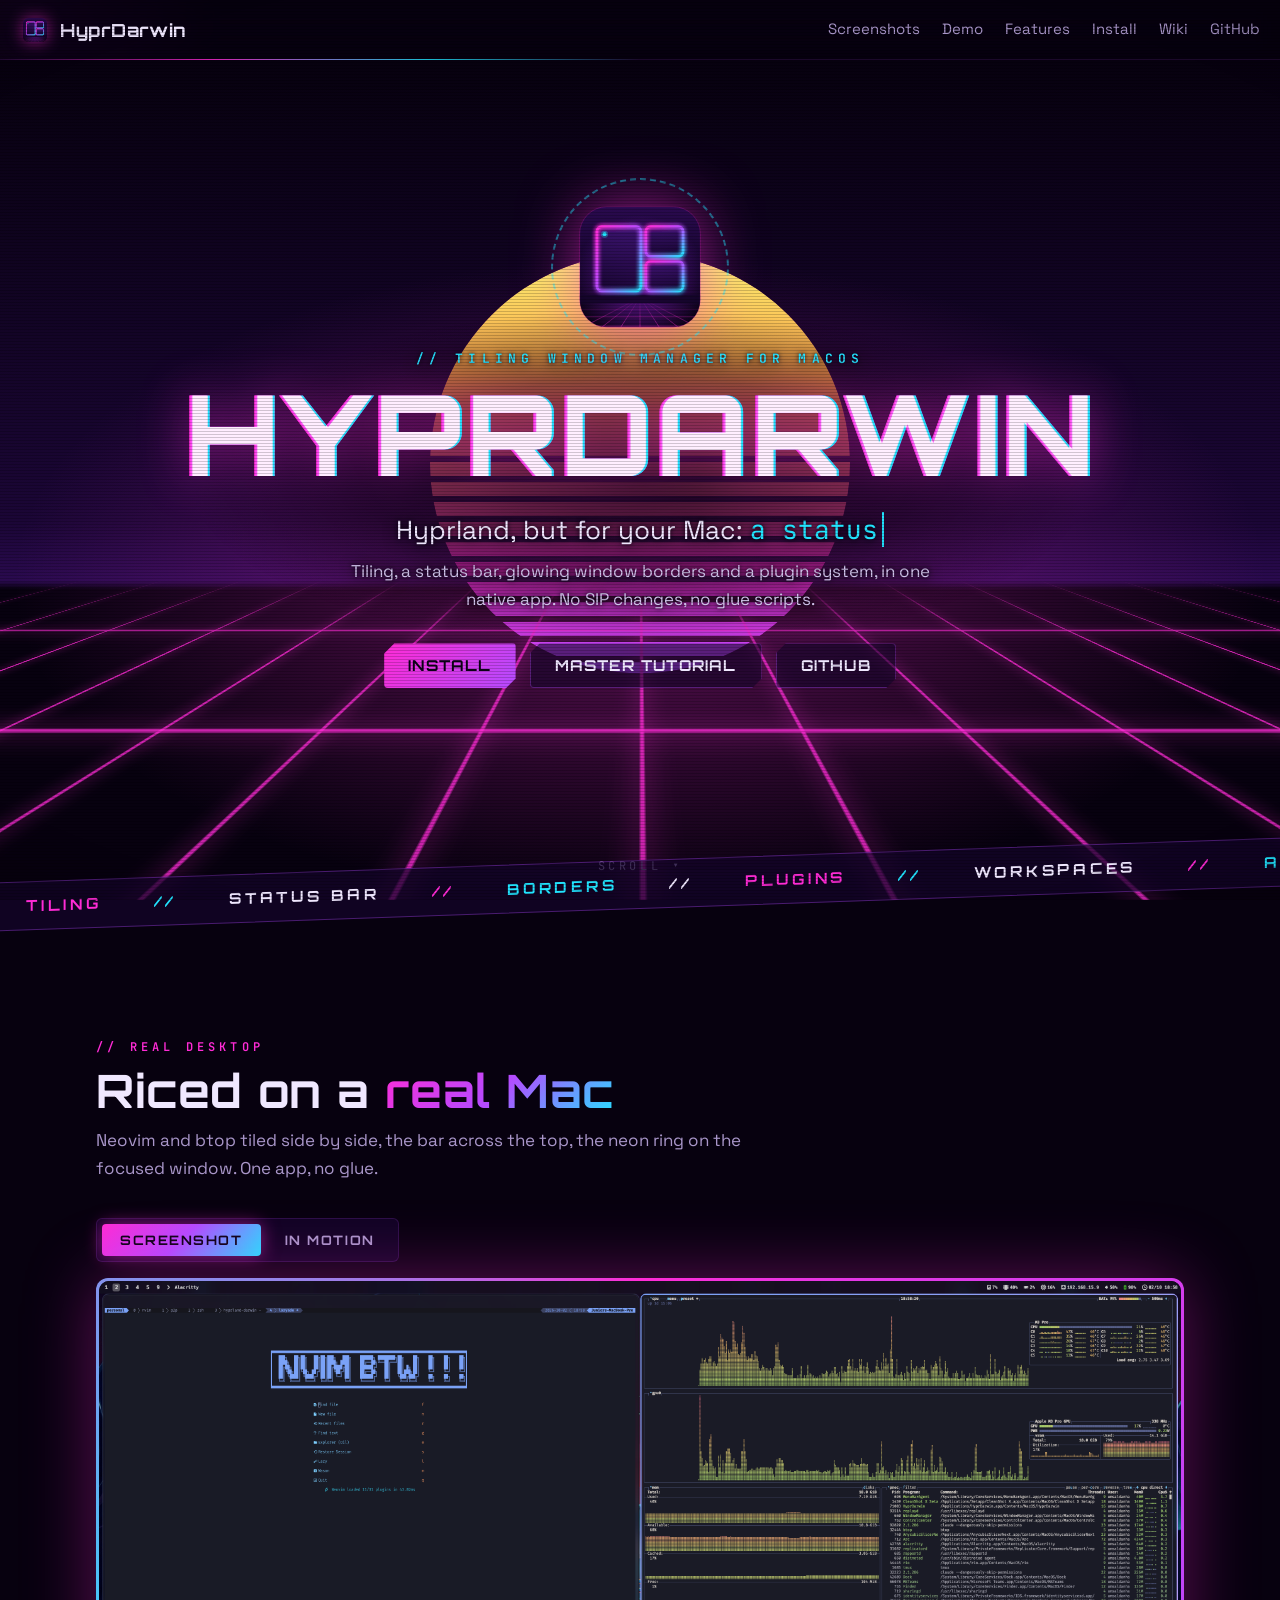
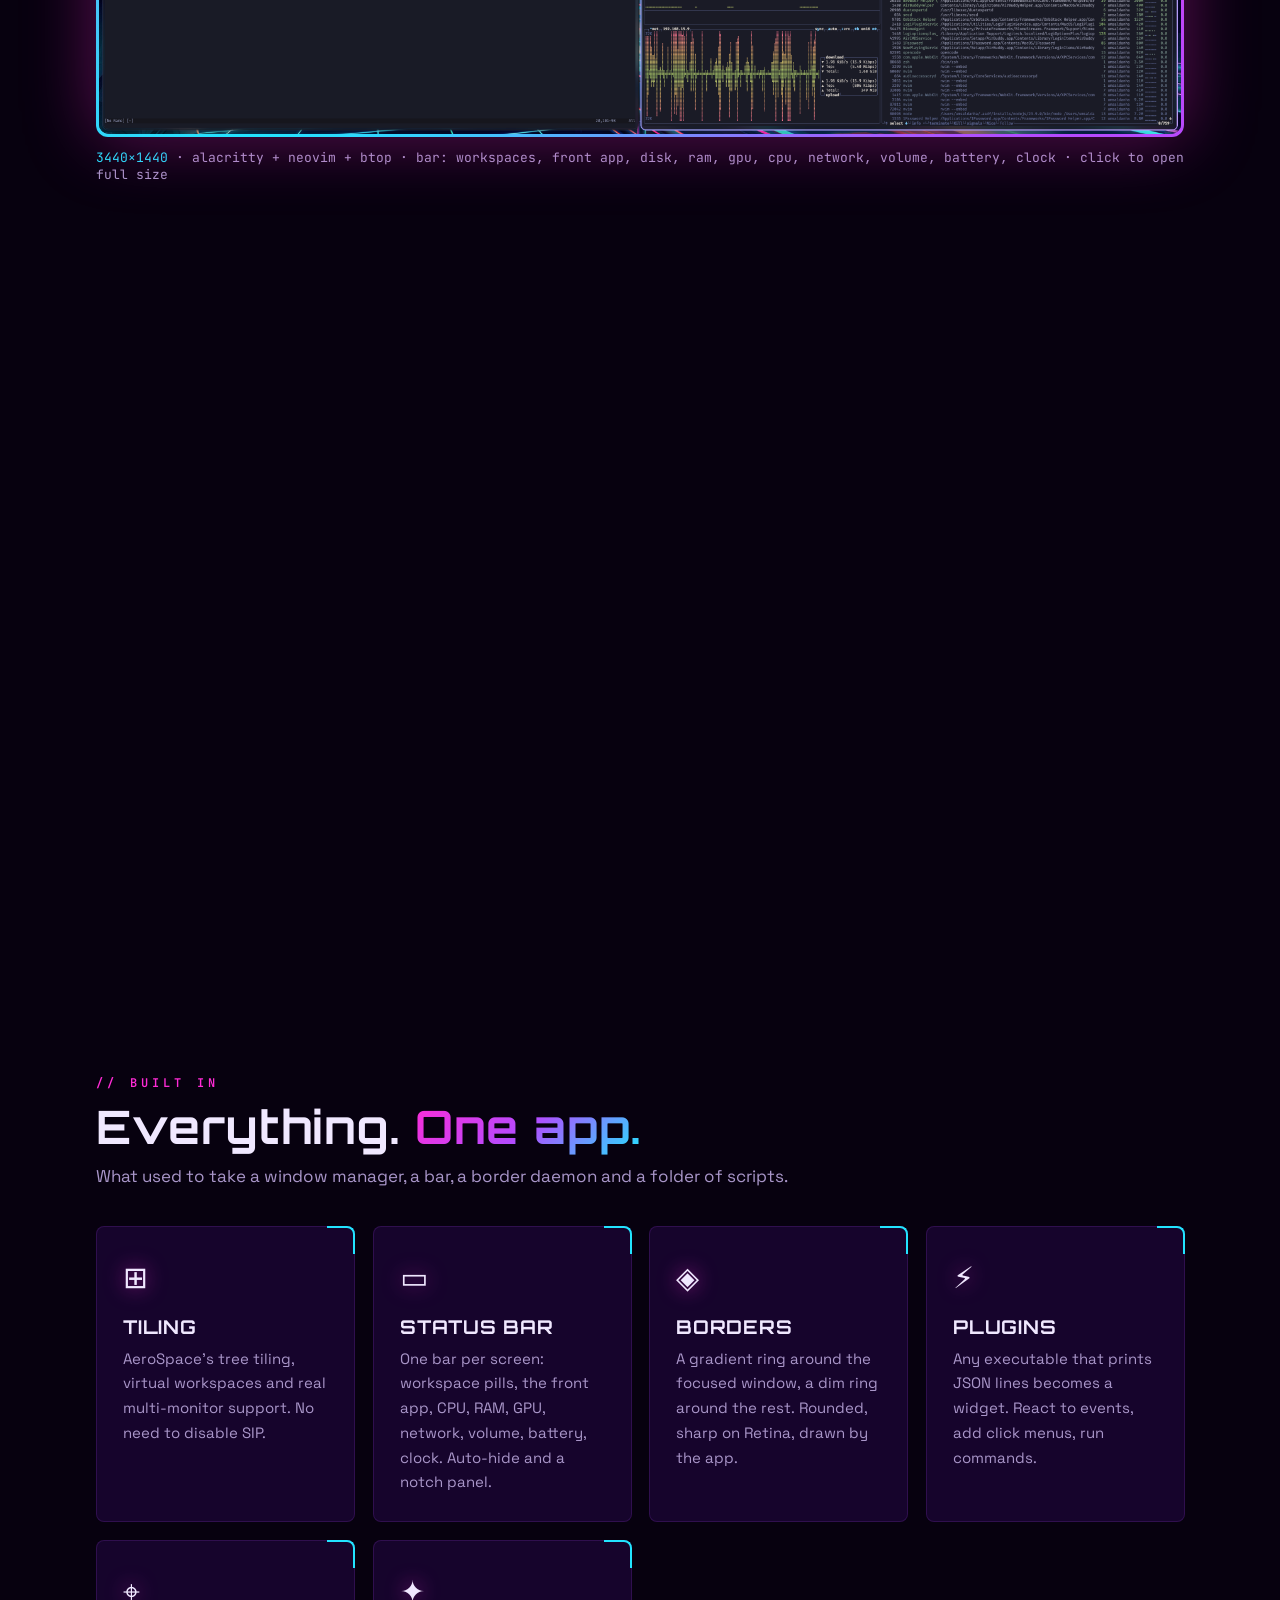
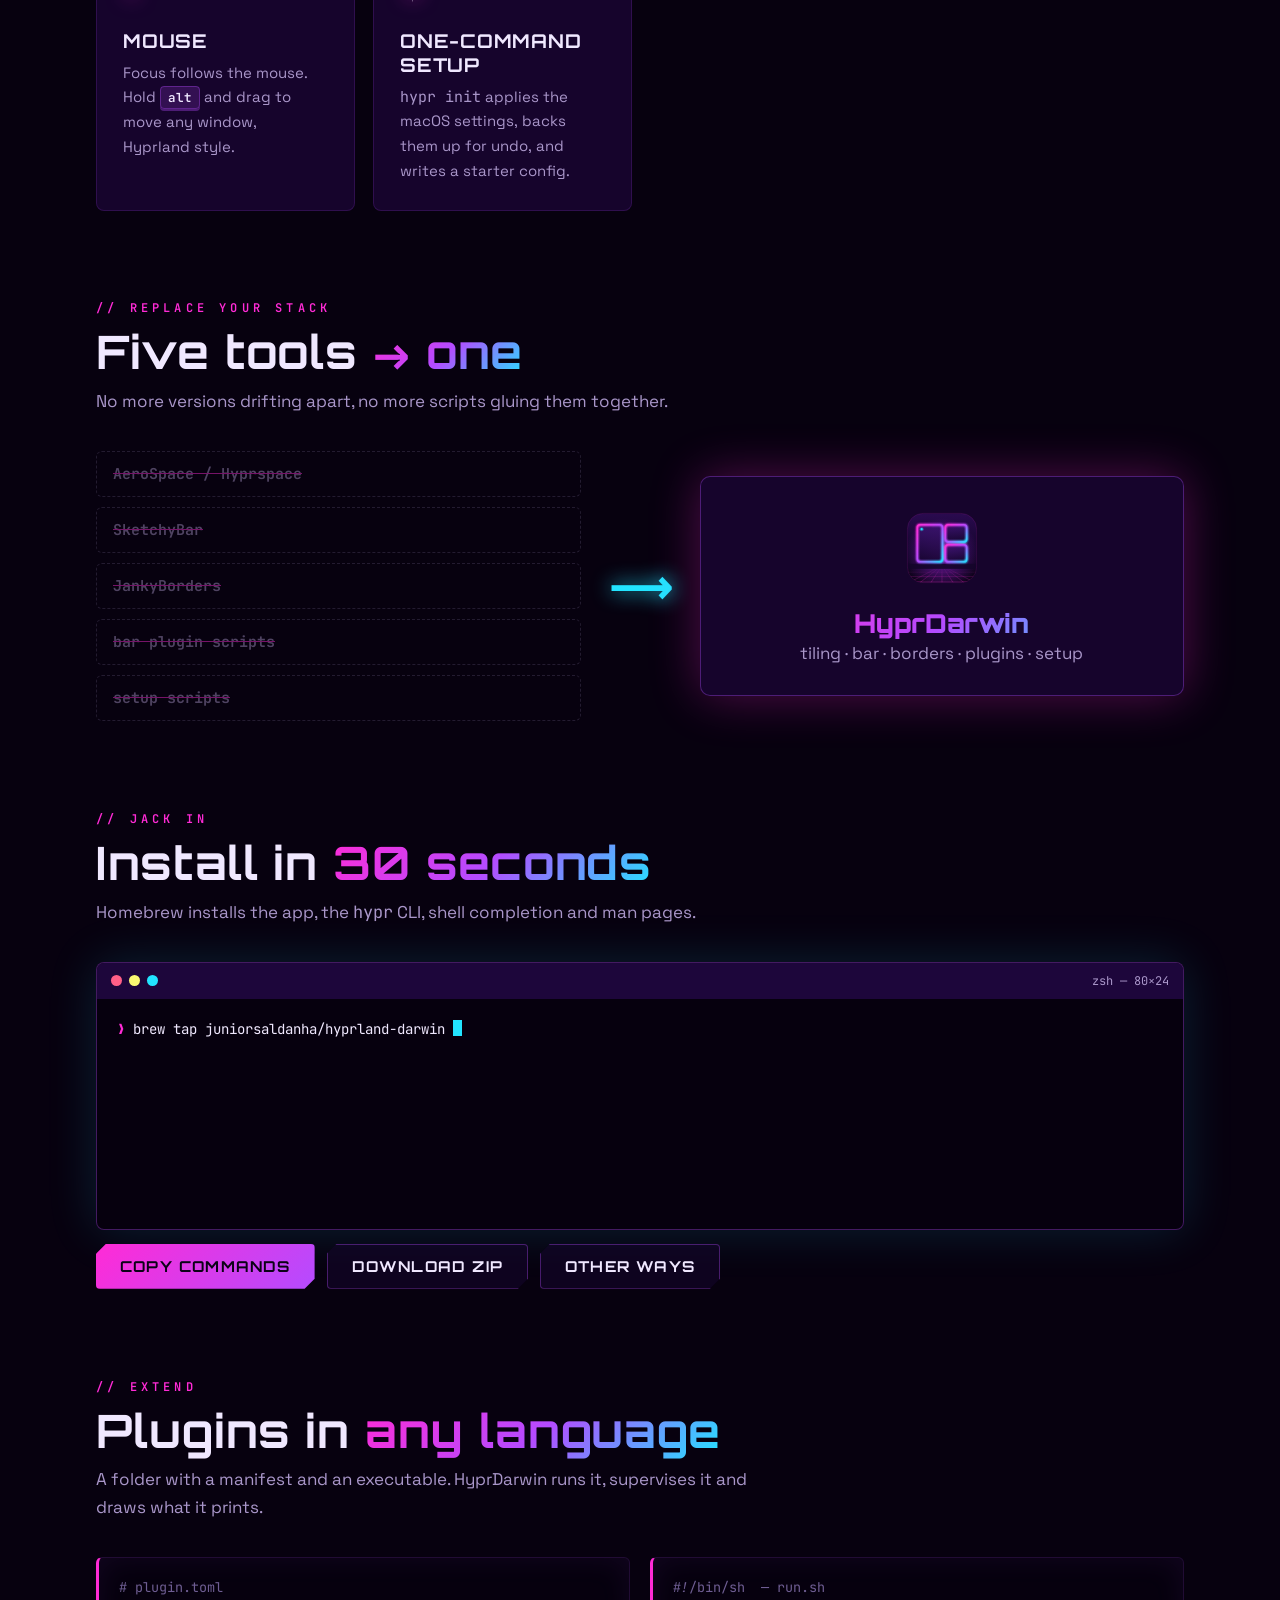
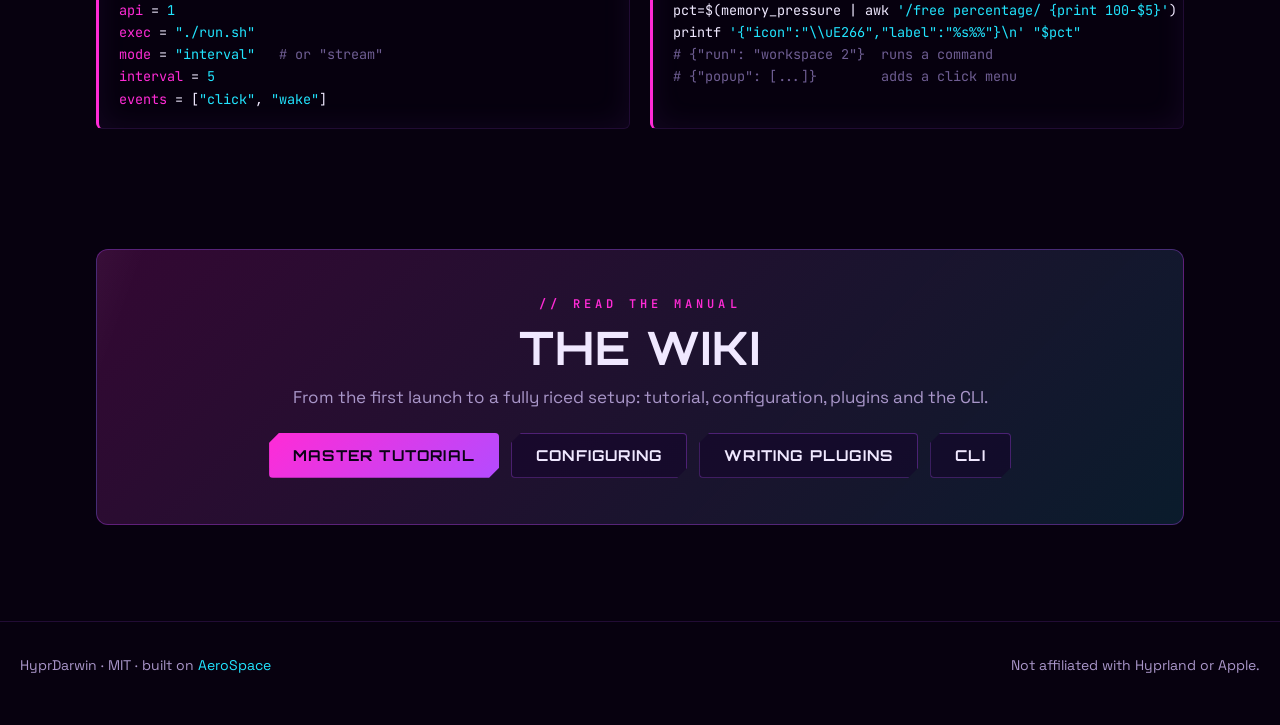
==== commit bdb44a1c: "Site and README: real screenshot and GIF Landing page gets a 'real desktop' showcase (screenshot / i" ====
--- a/site/index.html
+++ b/site/index.html
@@ -8,6 +8,8 @@
   <meta property="og:title" content="HyprDarwin">
   <meta property="og:description" content="Hyprland for macOS: tiling, a status bar, window borders and plugins in one native app.">
   <meta name="theme-color" content="#07010f">
+  <meta property="og:image" content="https://juniorsaldanha.github.io/hyprland-darwin/assets/screenshot.png">
+  <meta name="twitter:card" content="summary_large_image">
   <link rel="icon" href="icon.svg" type="image/svg+xml">
   <link rel="preconnect" href="https://fonts.googleapis.com">
   <link rel="preconnect" href="https://fonts.gstatic.com" crossorigin>
@@ -95,6 +97,32 @@
     h2 { font: 700 clamp(28px, 4.4vw, 46px)/1.1 var(--display); margin: 0 0 10px; letter-spacing: 0.02em; }
     .lead { color: var(--muted); margin: 0 0 36px; max-width: 700px; }
     .label { font: 600 12px var(--mono); color: var(--magenta); letter-spacing: 0.35em; text-transform: uppercase; margin-bottom: 10px; }
+
+    /* ---------- showcase (real screenshots) ---------- */
+    .showcase { position: relative; }
+    .tabs { display: inline-flex; gap: 6px; padding: 5px; margin-bottom: 16px; border-radius: 6px; background: rgba(20, 5, 43, 0.75); border: 1px solid var(--line-soft); }
+    .tabs button {
+      padding: 8px 18px; border: none; border-radius: 4px; cursor: pointer; background: transparent; color: var(--muted);
+      font: 700 13px var(--display); letter-spacing: 0.12em; text-transform: uppercase; transition: all 0.2s;
+    }
+    .tabs button.on { color: #0b0216; background: var(--neon); box-shadow: 0 0 18px rgba(255, 43, 214, 0.5); }
+    .frame {
+      position: relative; border-radius: 12px; padding: 3px; overflow: hidden;
+      background: conic-gradient(from var(--angle), var(--magenta), var(--violet), var(--cyan), var(--magenta));
+      animation: rotate-border 6s linear infinite; box-shadow: 0 0 70px rgba(255, 43, 214, 0.35);
+    }
+    .frame .shots { position: relative; border-radius: 10px; overflow: hidden; background: #07010f; aspect-ratio: 3440 / 1440; }
+    .frame img { position: absolute; inset: 0; width: 100%; height: 100%; object-fit: cover; cursor: zoom-in; transition: opacity 0.6s, transform 6s ease; }
+    .frame img.off { opacity: 0; pointer-events: none; }
+    .frame:hover img { transform: scale(1.03); }
+    .frame .scan { /* a light bar sweeping down the screenshot */
+      position: absolute; left: 0; right: 0; height: 18%; top: -20%; pointer-events: none;
+      background: linear-gradient(180deg, transparent, rgba(34, 228, 255, 0.12), transparent);
+      animation: scan 5s linear infinite;
+    }
+    @keyframes scan { to { top: 110%; } }
+    .caption { margin-top: 12px; font: 13px var(--mono); color: var(--muted); }
+    .caption b { color: var(--cyan); font-weight: 400; }
 
     /* ---------- live tiling demo ---------- */
     .demo { position: relative; border-radius: 10px; padding: 10px; background: rgba(7, 1, 15, 0.7); border: 1px solid var(--line); box-shadow: 0 0 60px rgba(180, 75, 255, 0.25); }
@@ -207,6 +235,7 @@
   <nav class="topnav">
     <a class="brand" href="./"><img src="icon.svg" alt="">HyprDarwin</a>
     <div class="links">
+      <a class="wide" href="#showcase">Screenshots</a>
       <a class="wide" href="#demo">Demo</a>
       <a class="wide" href="#features">Features</a>
       <a class="wide" href="#install">Install</a>
@@ -236,6 +265,24 @@
     <div class="ticker" aria-hidden="true"><div class="track" id="ticker"></div></div>
 
     <div class="wrap">
+      <section id="showcase" class="reveal showcase">
+        <div class="label">// real desktop</div>
+        <h2>Riced on a <span class="neon-text">real Mac</span></h2>
+        <p class="lead">Neovim and btop tiled side by side, the bar across the top, the neon ring on the focused window. One app, no glue.</p>
+        <div class="tabs" role="tablist">
+          <button type="button" class="on" data-shot="still" role="tab">Screenshot</button>
+          <button type="button" data-shot="motion" role="tab">In motion</button>
+        </div>
+        <div class="frame">
+          <div class="shots">
+            <img data-shot="still" src="assets/screenshot.png" alt="HyprDarwin on a 3440×1440 ultrawide: Neovim and btop tiled, the status bar with workspaces and system widgets, a gradient border on the focused window" loading="lazy">
+            <img data-shot="motion" class="off" data-src="assets/demo.gif" alt="HyprDarwin in motion: windows tiling and switching workspaces">
+            <div class="scan" aria-hidden="true"></div>
+          </div>
+        </div>
+        <div class="caption"><b>3440×1440</b> · alacritty + neovim + btop · bar: workspaces, front app, disk, ram, gpu, cpu, network, volume, battery, clock · click to open full size</div>
+      </section>
+
       <section id="demo" class="reveal">
         <div class="label">// live demo</div>
         <h2>Watch it <span class="neon-text">tile</span></h2>
@@ -451,6 +498,21 @@
       }, 2000);
     })();
 
+    // ---------- showcase tabs ----------
+    (() => {
+      const buttons = document.querySelectorAll(".tabs button");
+      const shots = document.querySelectorAll(".frame img");
+      buttons.forEach((b) => b.addEventListener("click", () => {
+        buttons.forEach((x) => x.classList.toggle("on", x === b));
+        shots.forEach((img) => {
+          const on = img.dataset.shot === b.dataset.shot;
+          if (on && img.dataset.src) { img.src = img.dataset.src; delete img.dataset.src; } // the 4.5 MB GIF loads only when asked for
+          img.classList.toggle("off", !on);
+        });
+      }));
+      shots.forEach((img) => img.addEventListener("click", () => open(img.src || img.dataset.src, "_blank")));
+    })();
+
     // ---------- 3D tilt cards ----------
     if (!reduce && matchMedia("(pointer: fine)").matches) {
       document.querySelectorAll(".tilt").forEach((card) => {
